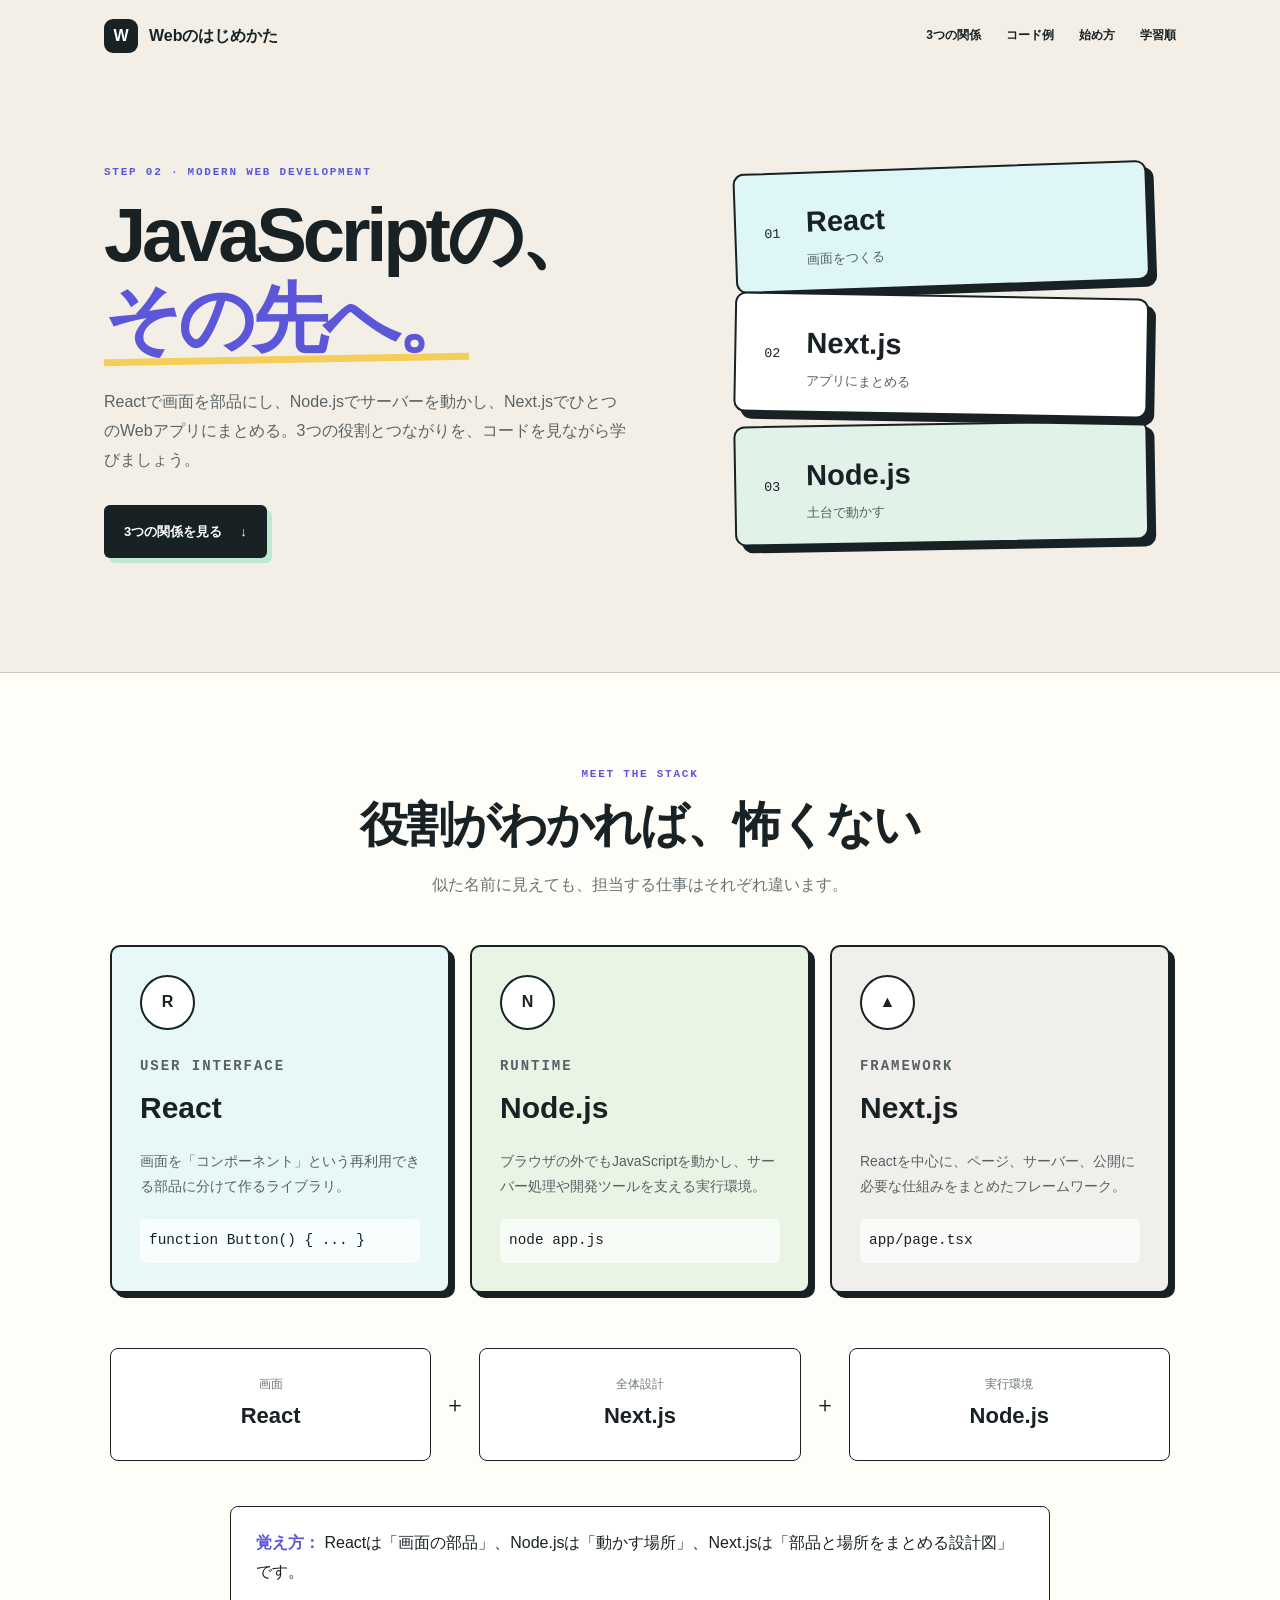
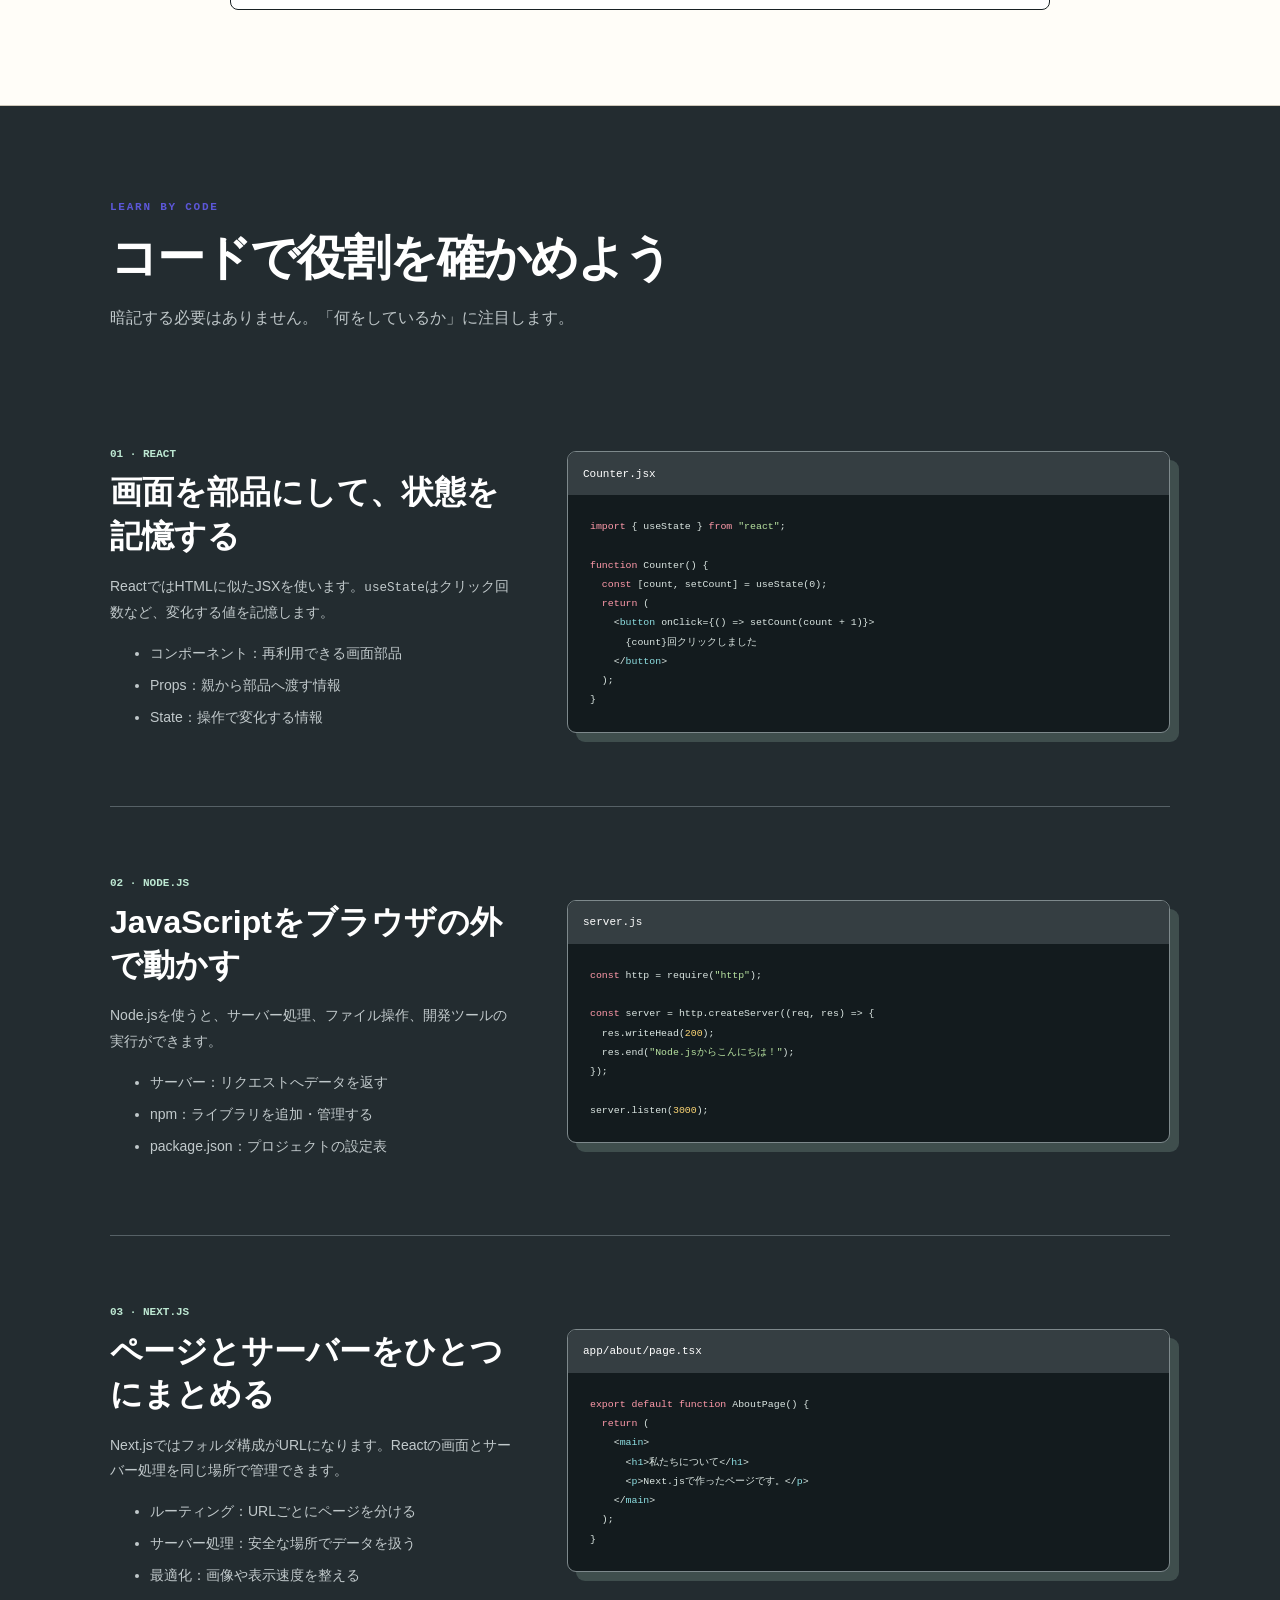
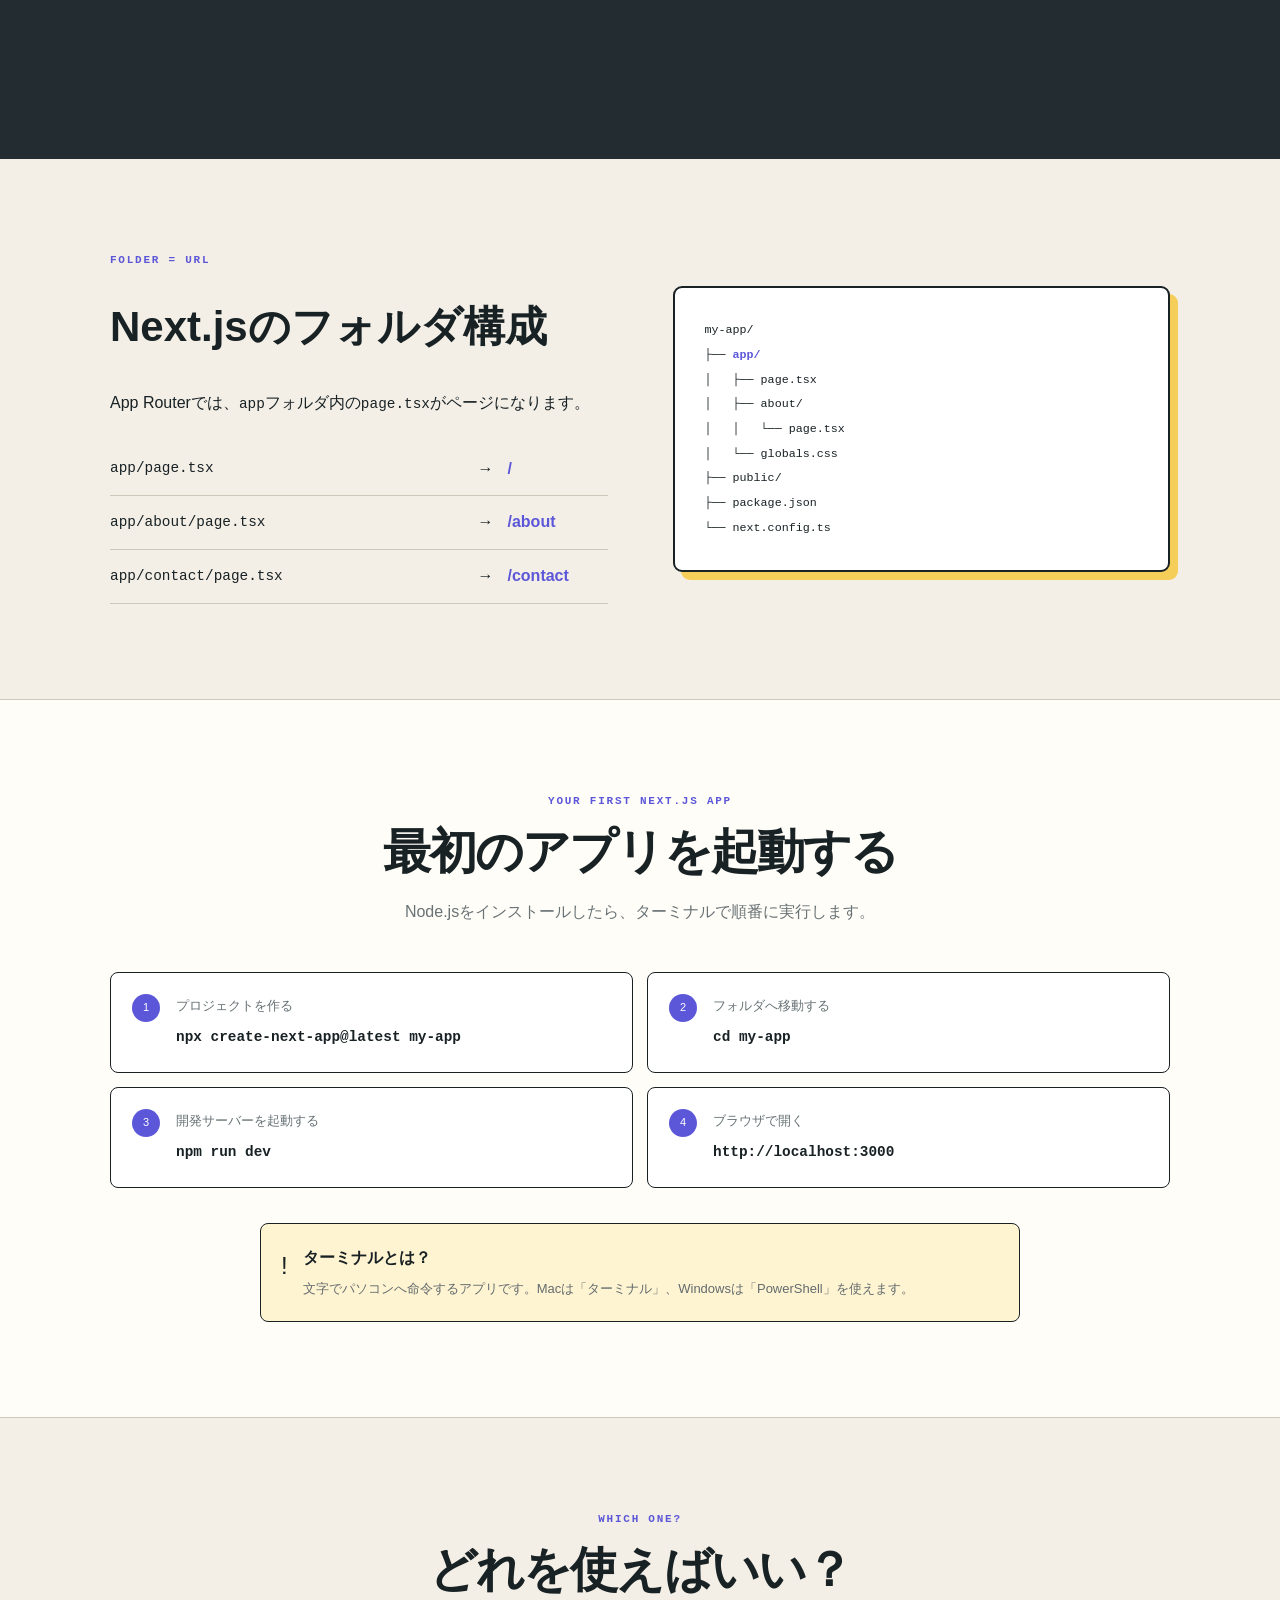
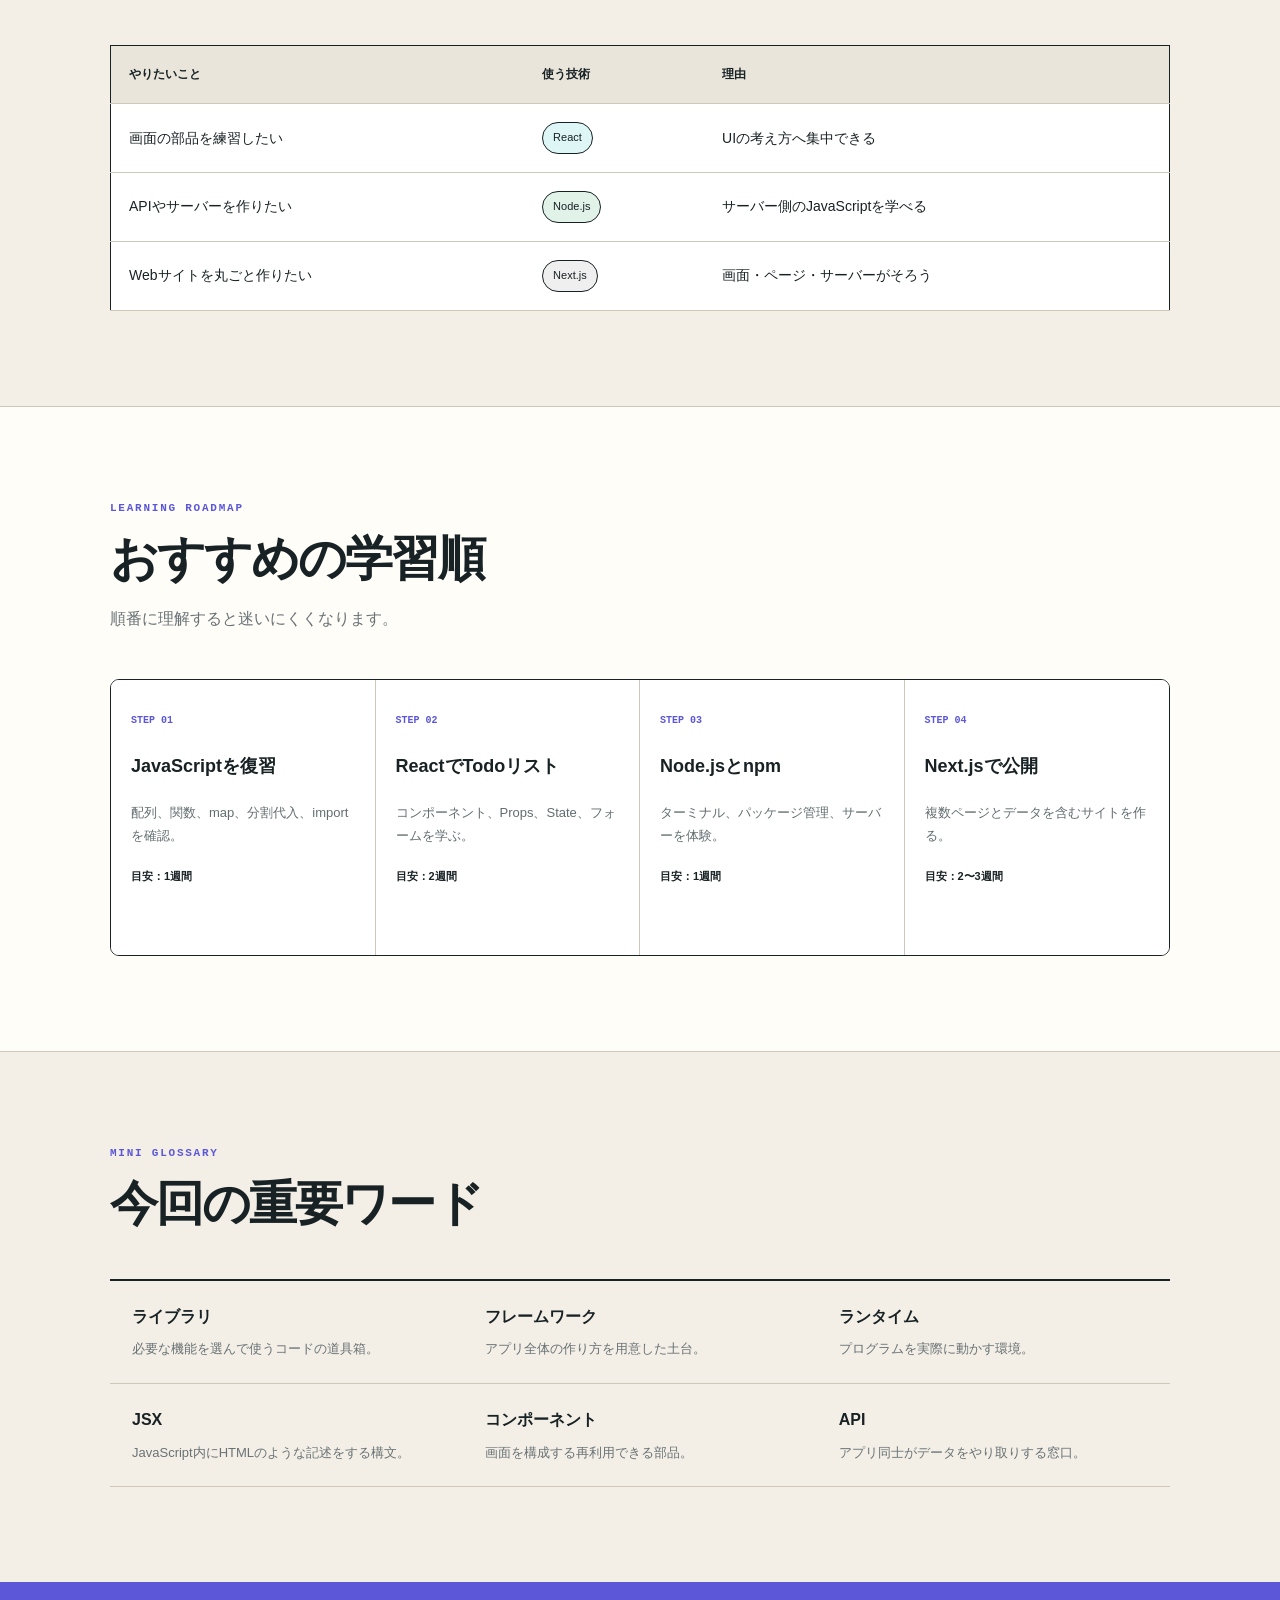
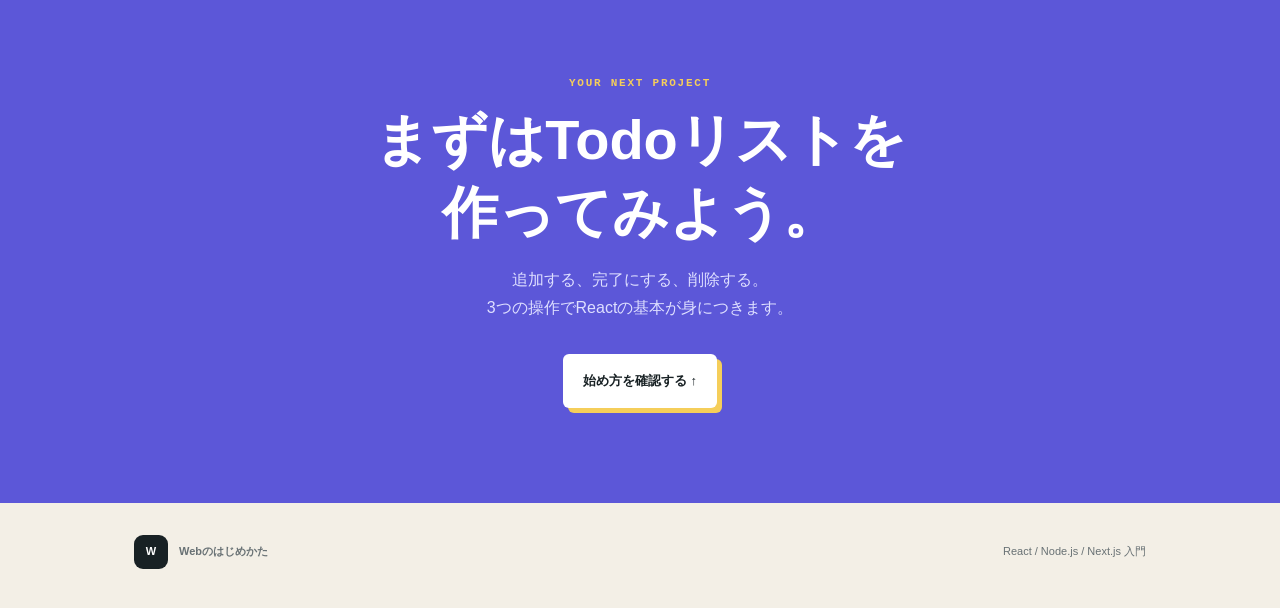
==== index.html @ d7a4b885 "Add standalone HTML learning guide" ====
<!doctype html>
<html lang="ja">
<head>
  <meta charset="utf-8">
  <meta name="viewport" content="width=device-width, initial-scale=1">
  <title>React・Node.js・Next.js入門</title>
  <meta name="description" content="React、Node.js、Next.jsの違いと関係をやさしく学べる初心者向けHTML教材">
  <style>
    :root{--ink:#182124;--paper:#f3efe6;--white:#fffdf8;--purple:#5c57d8;--mint:#bde8d2;--yellow:#f5ce5a;--coral:#ff8164;--line:#cfc8ba}
    *{box-sizing:border-box}html{scroll-behavior:smooth}body{margin:0;background:var(--paper);color:var(--ink);font-family:-apple-system,BlinkMacSystemFont,"Segoe UI","Hiragino Kaku Gothic ProN","Yu Gothic",sans-serif;line-height:1.8}a{color:inherit;text-decoration:none}code,pre{font-family:ui-monospace,SFMono-Regular,Menlo,Consolas,monospace}code{font-size:.9em}header{max-width:1120px;height:72px;margin:auto;padding:0 24px;display:flex;align-items:center;justify-content:space-between}.brand{display:flex;align-items:center;gap:11px;font-weight:800}.mark{width:34px;height:34px;display:grid;place-items:center;border-radius:9px;background:var(--ink);color:#fff}nav{display:flex;gap:25px;font-size:12px;font-weight:700}nav a:hover{color:var(--purple)}
    .hero{max-width:1120px;min-height:600px;margin:auto;padding:80px 24px 100px;display:grid;grid-template-columns:1fr .9fr;gap:80px;align-items:center}.eyebrow{margin:0 0 15px;color:var(--purple);font:800 11px ui-monospace,monospace;letter-spacing:.16em}.hero h1{margin:0;font-size:clamp(46px,6vw,76px);line-height:1.1;letter-spacing:-.055em}.hero h1 span{color:var(--purple);position:relative}.hero h1 span:after{content:"";position:absolute;z-index:-1;left:0;right:0;bottom:-2px;height:7px;background:var(--yellow);transform:rotate(-1deg)}.lead{margin:28px 0 30px;color:#596367}.button{display:inline-flex;align-items:center;gap:18px;padding:15px 20px;border-radius:6px;background:var(--ink);color:#fff;font-size:13px;font-weight:800;box-shadow:5px 5px 0 var(--mint)}.stack{position:relative;height:390px}.layer{position:absolute;left:50%;width:88%;height:120px;padding:22px 28px;border:2px solid var(--ink);border-radius:11px;box-shadow:7px 7px 0 var(--ink);transform:translateX(-50%);display:grid;grid-template-columns:42px 1fr;grid-template-rows:1fr 1fr;align-items:center}.layer small:first-child{grid-row:1/3;font-family:ui-monospace,monospace}.layer strong{font-size:29px}.layer span{font-size:13px;color:#536064}.react-layer{top:0;background:#dff6f6;transform:translateX(-50%) rotate(-2deg)}.next-layer{top:128px;background:#fff;z-index:2;transform:translateX(-50%) rotate(1deg)}.node-layer{top:256px;background:#e1f2e9;transform:translateX(-50%) rotate(-1deg)}
    section.block{padding:95px 24px}.white{background:var(--white);border-block:1px solid var(--line)}.dark{background:#232c30;color:#fff}.shell{max-width:1060px;margin:auto}.heading{max-width:680px;margin:0 auto 45px;text-align:center}.heading.left{margin-left:0;text-align:left}.heading h2{margin:0 0 10px;font-size:clamp(30px,4vw,48px);line-height:1.25;letter-spacing:-.04em}.heading>p:last-child{color:#697275}.dark .heading>p:last-child{color:#bdc5c7}
    .three{display:grid;grid-template-columns:repeat(3,1fr);gap:20px}.card{min-height:340px;padding:28px;border:2px solid var(--ink);border-radius:10px;box-shadow:5px 5px 0 var(--ink)}.card.react{background:#e8f8f8}.card.node{background:#e9f5e4}.card.next{background:#f1efeb}.round{width:55px;height:55px;display:grid;place-items:center;border:2px solid var(--ink);border-radius:50%;background:#fff;font-weight:900}.tag{margin:28px 0 7px;color:var(--purple);font:800 10px ui-monospace,monospace;letter-spacing:.14em}.card h3{margin:0 0 12px;font-size:30px}.card p{color:#566164;font-size:14px}.card code{display:block;margin-top:20px;padding:9px;background:rgba(255,255,255,.7);border-radius:5px;white-space:nowrap}.memory{max-width:820px;margin:45px auto 0;padding:22px 25px;border:1.5px solid var(--ink);border-radius:8px;background:#fff}.memory strong{color:var(--purple)}
    .formula{margin:55px auto 0;display:grid;grid-template-columns:1fr auto 1fr auto 1fr;gap:13px;align-items:center}.formula div{padding:25px 15px;border:1.5px solid var(--ink);border-radius:8px;background:#fff;text-align:center}.formula strong,.formula span{display:block}.formula strong{font-size:22px}.formula span{color:#6b7477;font-size:12px}.formula>i{font-style:normal;font-size:22px}
    .lesson{display:grid;grid-template-columns:.8fr 1.2fr;gap:55px;align-items:center;padding:60px 0;border-bottom:1px solid #566166}.lesson:last-child{border:0}.lesson h3{margin:5px 0 16px;font-size:32px;line-height:1.35}.lesson p,.lesson li{color:#c1c9cb;font-size:14px}.lesson li{margin:7px 0}.number{font:700 11px ui-monospace,monospace;color:var(--mint)}.codebox{overflow:hidden;border:1.5px solid #7e898c;border-radius:9px;background:#131b1e;box-shadow:9px 9px 0 rgba(189,232,210,.18)}.codehead{height:43px;padding:0 15px;display:flex;align-items:center;background:#353e42;color:#fff;font:11px ui-monospace,monospace}.codebox pre{margin:0;padding:22px;overflow:auto;color:#dce7e3;font-size:11px;line-height:1.75;tab-size:2}.pink{color:#ff9aaa}.blue{color:#8edfe2}.green{color:#b9e4a1}.gold{color:#ffd875}
    .folder-grid{display:grid;grid-template-columns:1fr 1fr;gap:65px;align-items:center}.folder-grid h2{font-size:42px;line-height:1.25}.tree{margin:0;padding:30px;border:2px solid var(--ink);border-radius:9px;background:#fff;box-shadow:8px 8px 0 var(--yellow);font-size:13px;line-height:1.9}.tree b{color:var(--purple)}.map{margin-top:25px}.map div{display:grid;grid-template-columns:1fr auto 100px;gap:14px;padding:12px 0;border-bottom:1px solid var(--line);align-items:center}.map em{font-style:normal;font-weight:800;color:var(--purple)}
    .steps{list-style:none;margin:0;padding:0;display:grid;grid-template-columns:1fr 1fr;gap:14px}.steps li{display:flex;gap:16px;padding:21px;border:1.5px solid var(--ink);border-radius:8px;background:#fff}.steps>li>span{width:28px;height:28px;flex:0 0 auto;display:grid;place-items:center;border-radius:50%;background:var(--purple);color:#fff;font-size:11px}.steps small,.steps code{display:block}.steps small{margin-bottom:7px;color:#667174}.steps code{font-weight:700}.note{display:flex;gap:15px;max-width:760px;margin:35px auto 0;padding:20px;border:1.5px solid var(--ink);border-radius:8px;background:#fff4d1}.note>span{font-size:24px}.note p{margin:5px 0 0;color:#626b6e;font-size:13px}
    table{width:100%;border-collapse:collapse;background:#fff;border:1.5px solid var(--ink)}th,td{padding:18px;border-bottom:1px solid var(--line);text-align:left}th{background:#e9e5db;font-size:12px}td{font-size:14px}.pill{display:inline-block;padding:5px 10px;border:1px solid var(--ink);border-radius:99px;font-size:11px}.pill.r{background:#dff6f6}.pill.n{background:#e1f2e9}.pill.x{background:#efefef}
    .road{display:grid;grid-template-columns:repeat(4,1fr);border:1.5px solid var(--ink);border-radius:9px;overflow:hidden}.road article{min-height:275px;padding:24px 20px;background:#fff;border-right:1px solid var(--line)}.road article:last-child{border:0}.road span{color:var(--purple);font:800 10px ui-monospace,monospace}.road h3{font-size:18px}.road p{color:#626d70;font-size:13px}.road em{font-style:normal;font-size:11px;font-weight:700}.glossary{display:grid;grid-template-columns:repeat(3,1fr);margin:0;border-top:2px solid var(--ink)}.glossary div{padding:22px;border-bottom:1px solid var(--line)}.glossary dt{font-weight:800}.glossary dd{margin:6px 0 0;color:#697275;font-size:13px}.final{padding:95px 24px;text-align:center;background:var(--purple);color:#fff}.final .eyebrow{color:var(--yellow)}.final h2{margin:0;font-size:clamp(34px,5vw,56px);line-height:1.3}.final p{color:#dedfff}.final .button{margin-top:15px;background:#fff;color:var(--ink);box-shadow:5px 5px 0 var(--yellow)}footer{max-width:1060px;margin:auto;padding:32px 24px;display:flex;justify-content:space-between;align-items:center;font-size:11px;color:#687174}
    @media(max-width:820px){nav{display:none}.hero{grid-template-columns:1fr;text-align:center}.stack{max-width:560px;width:100%;margin:auto}.three,.folder-grid{grid-template-columns:1fr}.three{max-width:560px;margin:auto}.lesson{grid-template-columns:1fr}.formula{grid-template-columns:1fr}.formula>i{transform:rotate(90deg)}.road{grid-template-columns:1fr 1fr}.road article:nth-child(2){border-right:0}.glossary{grid-template-columns:1fr 1fr}}
    @media(max-width:520px){header{height:62px}.hero{padding:55px 18px 80px}.hero h1{font-size:43px}section.block{padding:75px 18px}.steps,.road,.glossary{grid-template-columns:1fr}.road article{border-right:0;border-bottom:1px solid var(--line)}.map div{grid-template-columns:1fr auto 80px}.lesson h3{font-size:28px}footer{flex-direction:column;gap:12px;text-align:center}}
  </style>
</head>
<body>
  <header><a class="brand" href="#top"><span class="mark">W</span><span>Webのはじめかた</span></a><nav><a href="#relation">3つの関係</a><a href="#code">コード例</a><a href="#start">始め方</a><a href="#roadmap">学習順</a></nav></header>
  <main>
    <section class="hero" id="top"><div><p class="eyebrow">STEP 02 · MODERN WEB DEVELOPMENT</p><h1>JavaScriptの、<br><span>その先へ。</span></h1><p class="lead">Reactで画面を部品にし、Node.jsでサーバーを動かし、Next.jsでひとつのWebアプリにまとめる。3つの役割とつながりを、コードを見ながら学びましょう。</p><a class="button" href="#relation">3つの関係を見る <span>↓</span></a></div><div class="stack" aria-label="3つの技術の関係"><div class="layer react-layer"><small>01</small><strong>React</strong><span>画面をつくる</span></div><div class="layer next-layer"><small>02</small><strong>Next.js</strong><span>アプリにまとめる</span></div><div class="layer node-layer"><small>03</small><strong>Node.js</strong><span>土台で動かす</span></div></div></section>
    <section class="block white" id="relation"><div class="shell"><div class="heading"><p class="eyebrow">MEET THE STACK</p><h2>役割がわかれば、怖くない</h2><p>似た名前に見えても、担当する仕事はそれぞれ違います。</p></div><div class="three"><article class="card react"><span class="round">R</span><p class="tag">USER INTERFACE</p><h3>React</h3><p>画面を「コンポーネント」という再利用できる部品に分けて作るライブラリ。</p><code>function Button() { ... }</code></article><article class="card node"><span class="round">N</span><p class="tag">RUNTIME</p><h3>Node.js</h3><p>ブラウザの外でもJavaScriptを動かし、サーバー処理や開発ツールを支える実行環境。</p><code>node app.js</code></article><article class="card next"><span class="round">▲</span><p class="tag">FRAMEWORK</p><h3>Next.js</h3><p>Reactを中心に、ページ、サーバー、公開に必要な仕組みをまとめたフレームワーク。</p><code>app/page.tsx</code></article></div><div class="formula"><div><span>画面</span><strong>React</strong></div><i>＋</i><div><span>全体設計</span><strong>Next.js</strong></div><i>＋</i><div><span>実行環境</span><strong>Node.js</strong></div></div><p class="memory"><strong>覚え方：</strong> Reactは「画面の部品」、Node.jsは「動かす場所」、Next.jsは「部品と場所をまとめる設計図」です。</p></div></section>
    <section class="block dark" id="code"><div class="shell"><div class="heading left"><p class="eyebrow">LEARN BY CODE</p><h2>コードで役割を確かめよう</h2><p>暗記する必要はありません。「何をしているか」に注目します。</p></div><article class="lesson"><div><span class="number">01 · REACT</span><h3>画面を部品にして、状態を記憶する</h3><p>ReactではHTMLに似たJSXを使います。<code>useState</code>はクリック回数など、変化する値を記憶します。</p><ul><li>コンポーネント：再利用できる画面部品</li><li>Props：親から部品へ渡す情報</li><li>State：操作で変化する情報</li></ul></div><div class="codebox"><div class="codehead">Counter.jsx</div><pre><code><span class="pink">import</span> { useState } <span class="pink">from</span> <span class="green">"react"</span>;

<span class="pink">function</span> Counter() {
  <span class="pink">const</span> [count, setCount] = useState(0);
  <span class="pink">return</span> (
    &lt;<span class="blue">button</span> onClick={() =&gt; setCount(count + 1)}&gt;
      {count}回クリックしました
    &lt;/<span class="blue">button</span>&gt;
  );
}</code></pre></div></article><article class="lesson"><div><span class="number">02 · NODE.JS</span><h3>JavaScriptをブラウザの外で動かす</h3><p>Node.jsを使うと、サーバー処理、ファイル操作、開発ツールの実行ができます。</p><ul><li>サーバー：リクエストへデータを返す</li><li>npm：ライブラリを追加・管理する</li><li>package.json：プロジェクトの設定表</li></ul></div><div class="codebox"><div class="codehead">server.js</div><pre><code><span class="pink">const</span> http = require(<span class="green">"http"</span>);

<span class="pink">const</span> server = http.createServer((req, res) =&gt; {
  res.writeHead(<span class="gold">200</span>);
  res.end(<span class="green">"Node.jsからこんにちは！"</span>);
});

server.listen(<span class="gold">3000</span>);</code></pre></div></article><article class="lesson"><div><span class="number">03 · NEXT.JS</span><h3>ページとサーバーをひとつにまとめる</h3><p>Next.jsではフォルダ構成がURLになります。Reactの画面とサーバー処理を同じ場所で管理できます。</p><ul><li>ルーティング：URLごとにページを分ける</li><li>サーバー処理：安全な場所でデータを扱う</li><li>最適化：画像や表示速度を整える</li></ul></div><div class="codebox"><div class="codehead">app/about/page.tsx</div><pre><code><span class="pink">export default function</span> AboutPage() {
  <span class="pink">return</span> (
    &lt;<span class="blue">main</span>&gt;
      &lt;<span class="blue">h1</span>&gt;私たちについて&lt;/<span class="blue">h1</span>&gt;
      &lt;<span class="blue">p</span>&gt;Next.jsで作ったページです。&lt;/<span class="blue">p</span>&gt;
    &lt;/<span class="blue">main</span>&gt;
  );
}</code></pre></div></article></div></section>
    <section class="block"><div class="shell folder-grid"><div><p class="eyebrow">FOLDER = URL</p><h2>Next.jsのフォルダ構成</h2><p>App Routerでは、<code>app</code>フォルダ内の<code>page.tsx</code>がページになります。</p><div class="map"><div><code>app/page.tsx</code><b>→</b><em>/</em></div><div><code>app/about/page.tsx</code><b>→</b><em>/about</em></div><div><code>app/contact/page.tsx</code><b>→</b><em>/contact</em></div></div></div><pre class="tree"><code>my-app/
├── <b>app/</b>
│   ├── page.tsx
│   ├── about/
│   │   └── page.tsx
│   └── globals.css
├── public/
├── package.json
└── next.config.ts</code></pre></div></section>
    <section class="block white" id="start"><div class="shell"><div class="heading"><p class="eyebrow">YOUR FIRST NEXT.JS APP</p><h2>最初のアプリを起動する</h2><p>Node.jsをインストールしたら、ターミナルで順番に実行します。</p></div><ol class="steps"><li><span>1</span><div><small>プロジェクトを作る</small><code>npx create-next-app@latest my-app</code></div></li><li><span>2</span><div><small>フォルダへ移動する</small><code>cd my-app</code></div></li><li><span>3</span><div><small>開発サーバーを起動する</small><code>npm run dev</code></div></li><li><span>4</span><div><small>ブラウザで開く</small><code>http://localhost:3000</code></div></li></ol><div class="note"><span>!</span><div><strong>ターミナルとは？</strong><p>文字でパソコンへ命令するアプリです。Macは「ターミナル」、Windowsは「PowerShell」を使えます。</p></div></div></div></section>
    <section class="block"><div class="shell"><div class="heading"><p class="eyebrow">WHICH ONE?</p><h2>どれを使えばいい？</h2></div><table><thead><tr><th>やりたいこと</th><th>使う技術</th><th>理由</th></tr></thead><tbody><tr><td>画面の部品を練習したい</td><td><span class="pill r">React</span></td><td>UIの考え方へ集中できる</td></tr><tr><td>APIやサーバーを作りたい</td><td><span class="pill n">Node.js</span></td><td>サーバー側のJavaScriptを学べる</td></tr><tr><td>Webサイトを丸ごと作りたい</td><td><span class="pill x">Next.js</span></td><td>画面・ページ・サーバーがそろう</td></tr></tbody></table></div></section>
    <section class="block white" id="roadmap"><div class="shell"><div class="heading left"><p class="eyebrow">LEARNING ROADMAP</p><h2>おすすめの学習順</h2><p>順番に理解すると迷いにくくなります。</p></div><div class="road"><article><span>STEP 01</span><h3>JavaScriptを復習</h3><p>配列、関数、map、分割代入、importを確認。</p><em>目安：1週間</em></article><article><span>STEP 02</span><h3>ReactでTodoリスト</h3><p>コンポーネント、Props、State、フォームを学ぶ。</p><em>目安：2週間</em></article><article><span>STEP 03</span><h3>Node.jsとnpm</h3><p>ターミナル、パッケージ管理、サーバーを体験。</p><em>目安：1週間</em></article><article><span>STEP 04</span><h3>Next.jsで公開</h3><p>複数ページとデータを含むサイトを作る。</p><em>目安：2〜3週間</em></article></div></div></section>
    <section class="block"><div class="shell"><div class="heading left"><p class="eyebrow">MINI GLOSSARY</p><h2>今回の重要ワード</h2></div><dl class="glossary"><div><dt>ライブラリ</dt><dd>必要な機能を選んで使うコードの道具箱。</dd></div><div><dt>フレームワーク</dt><dd>アプリ全体の作り方を用意した土台。</dd></div><div><dt>ランタイム</dt><dd>プログラムを実際に動かす環境。</dd></div><div><dt>JSX</dt><dd>JavaScript内にHTMLのような記述をする構文。</dd></div><div><dt>コンポーネント</dt><dd>画面を構成する再利用できる部品。</dd></div><div><dt>API</dt><dd>アプリ同士がデータをやり取りする窓口。</dd></div></dl></div></section>
    <section class="final"><p class="eyebrow">YOUR NEXT PROJECT</p><h2>まずはTodoリストを<br>作ってみよう。</h2><p>追加する、完了にする、削除する。<br>3つの操作でReactの基本が身につきます。</p><a class="button" href="#start">始め方を確認する ↑</a></section>
  </main>
  <footer><a class="brand" href="#top"><span class="mark">W</span><span>Webのはじめかた</span></a><span>React / Node.js / Next.js 入門</span></footer>
</body>
</html>
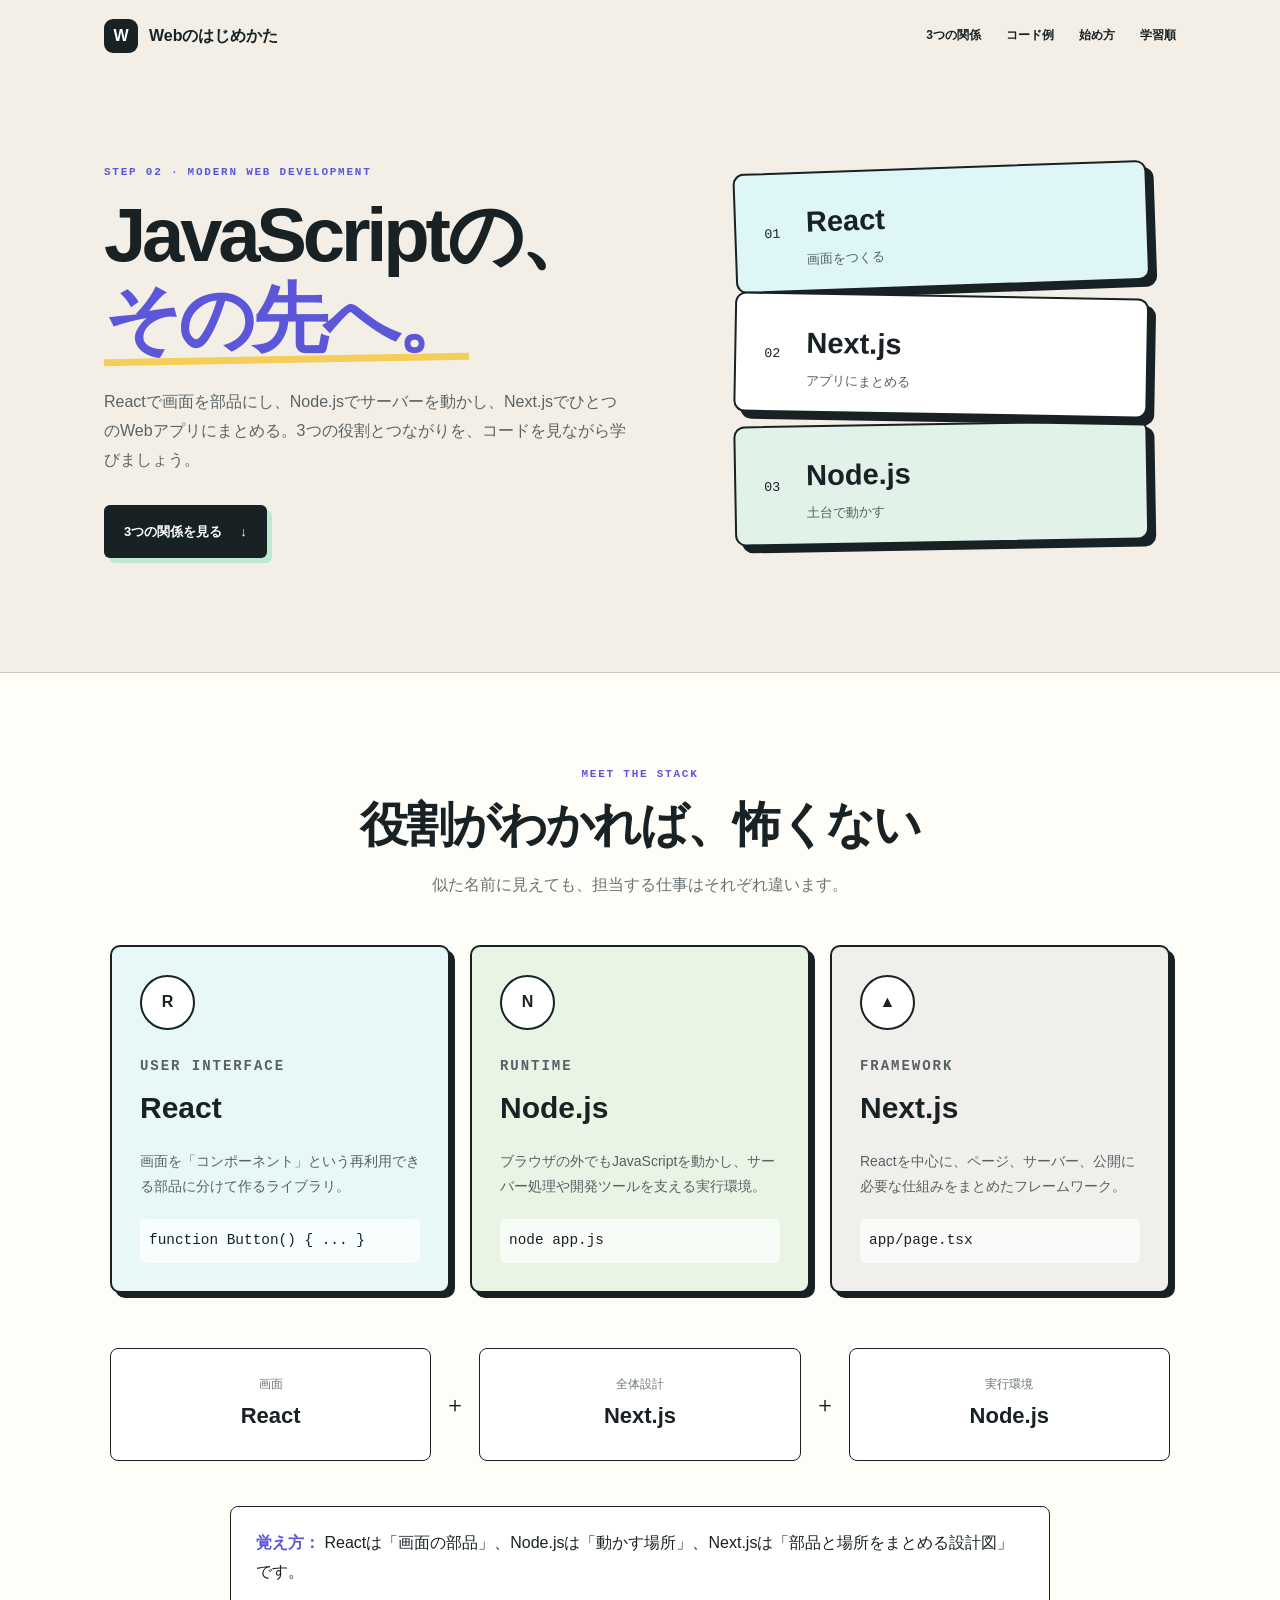
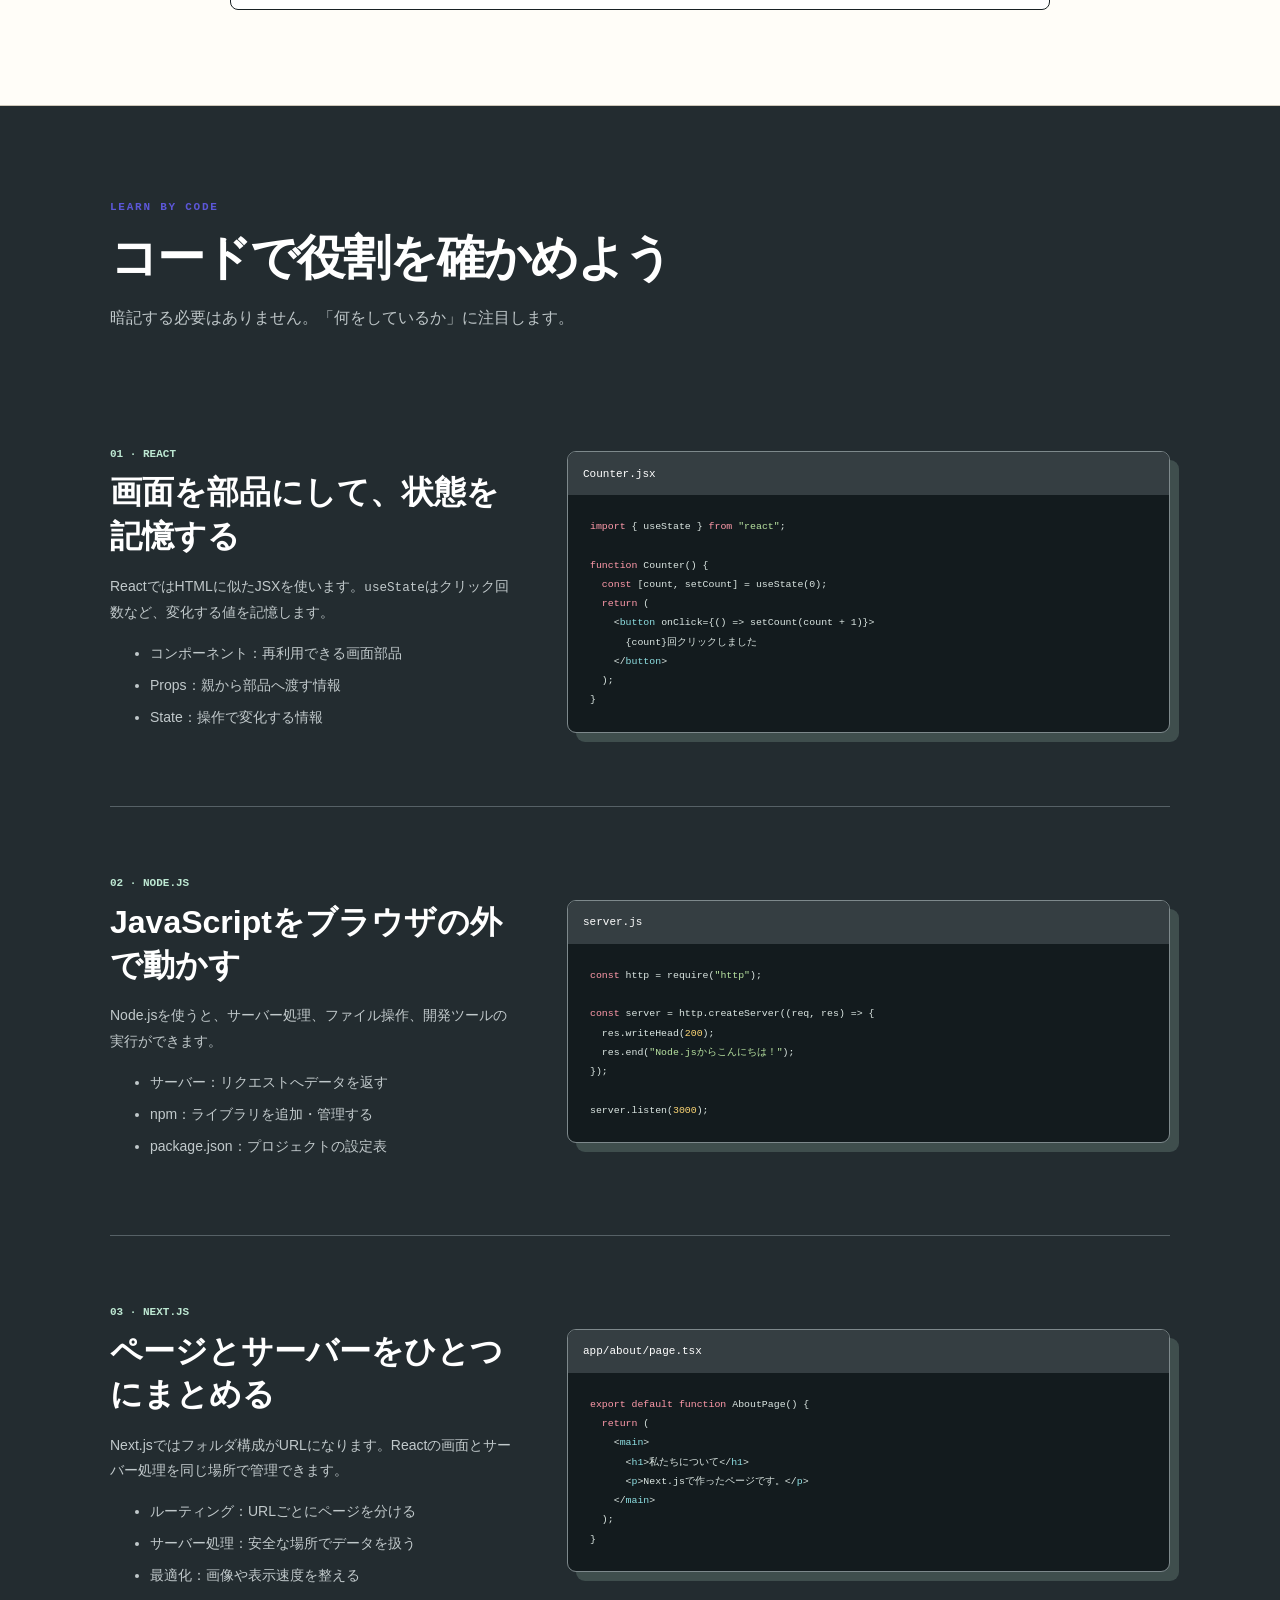
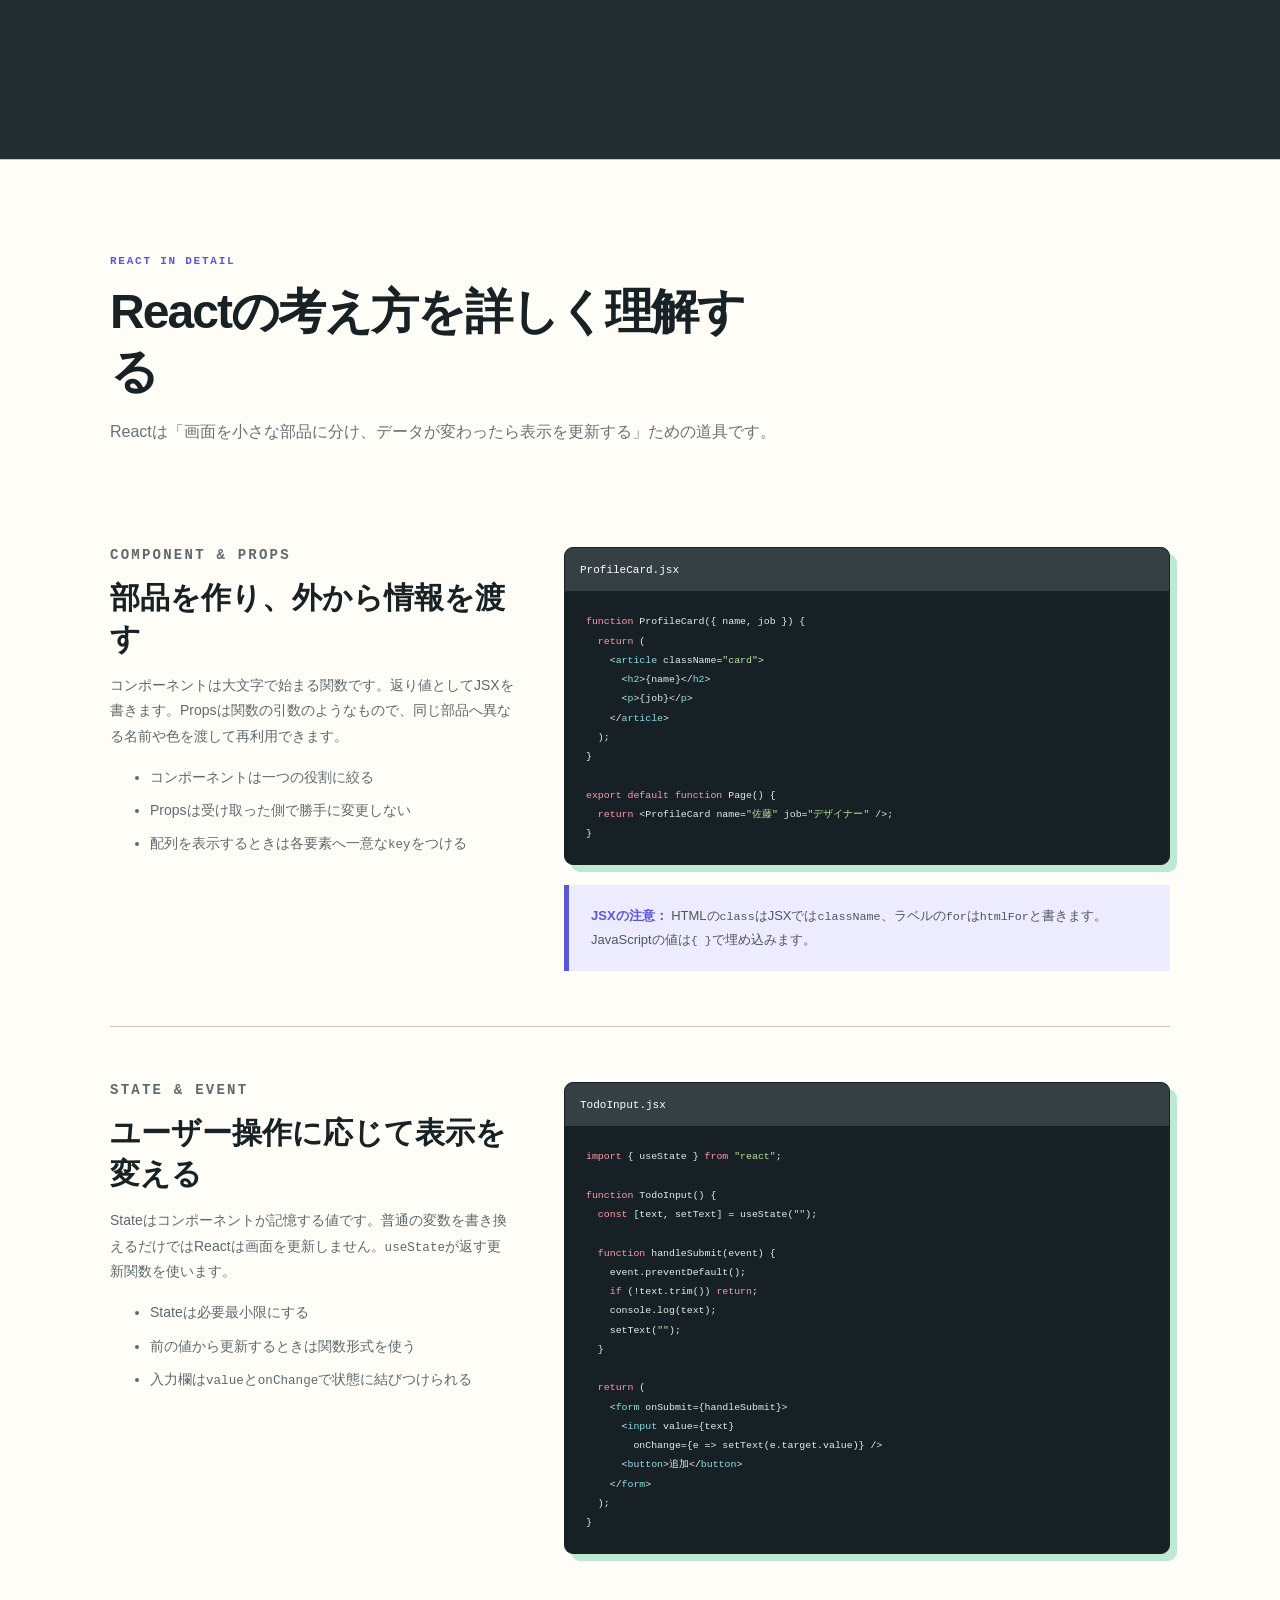
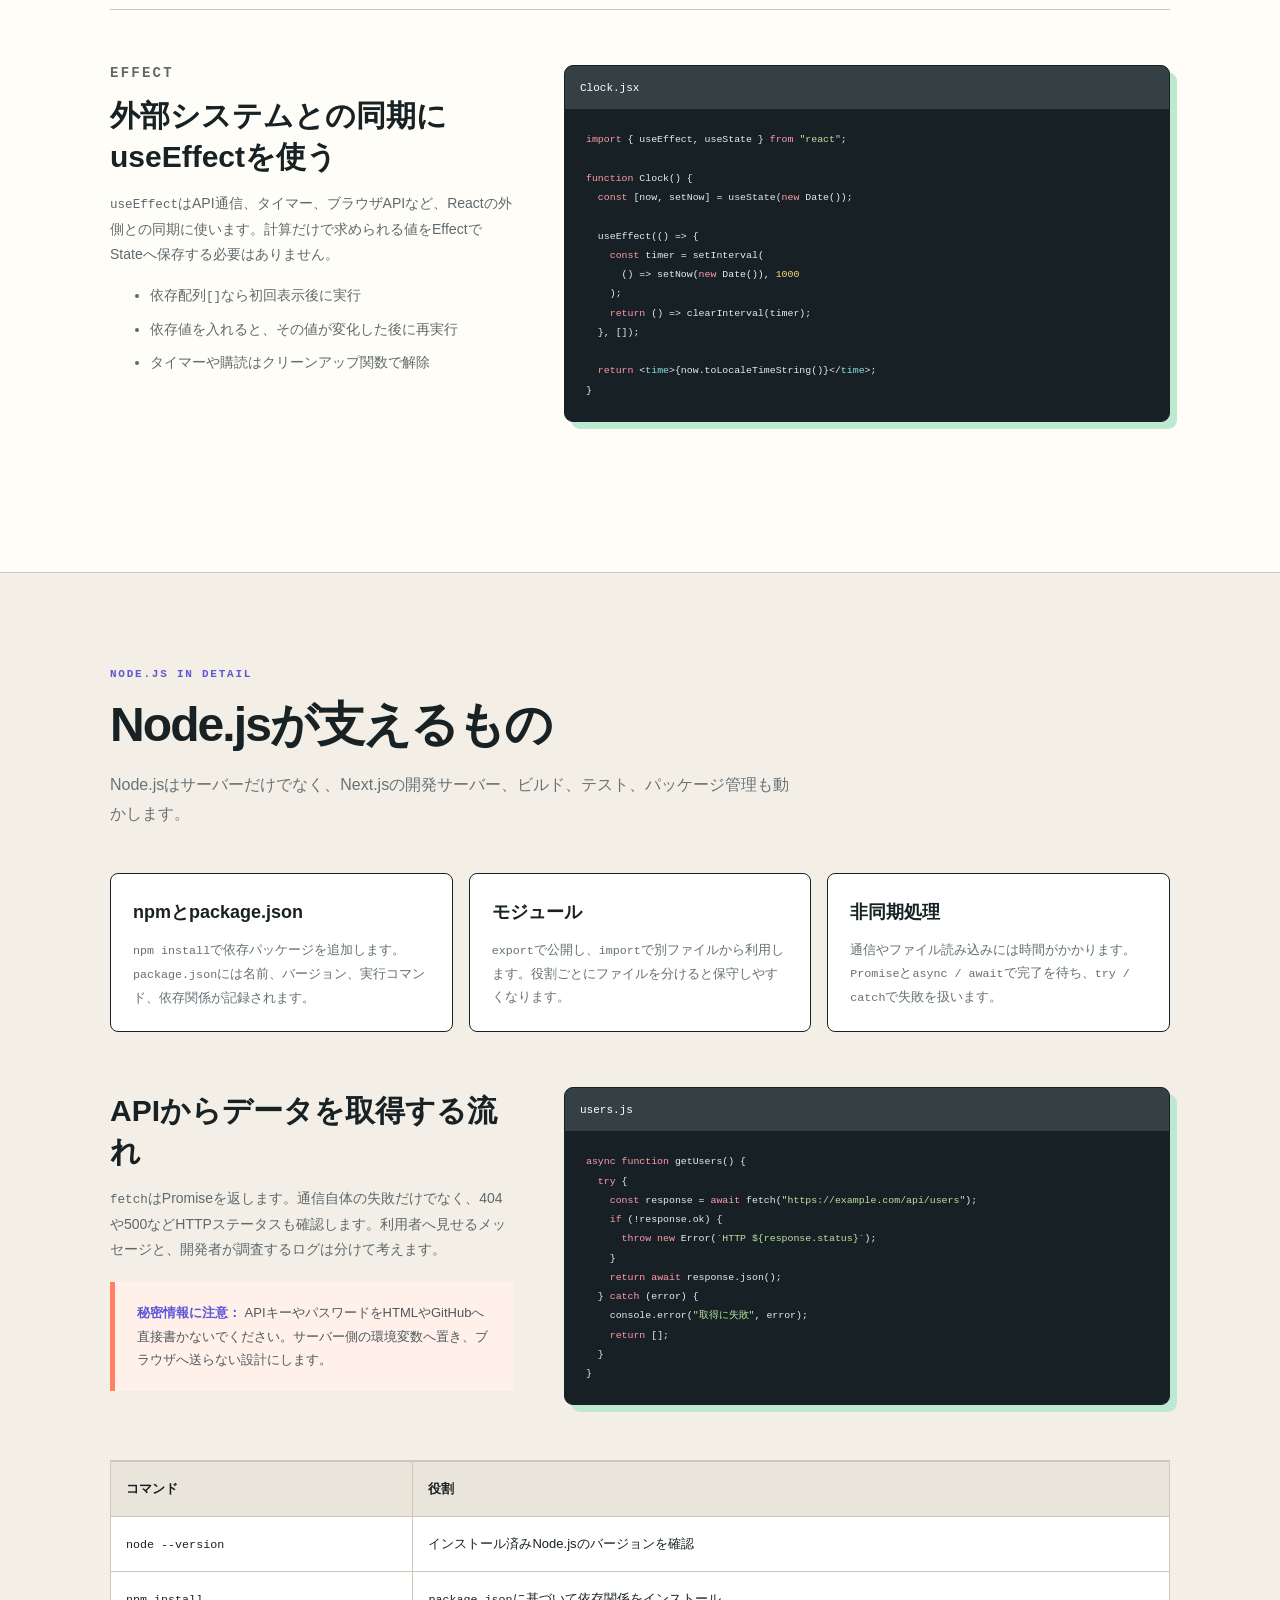
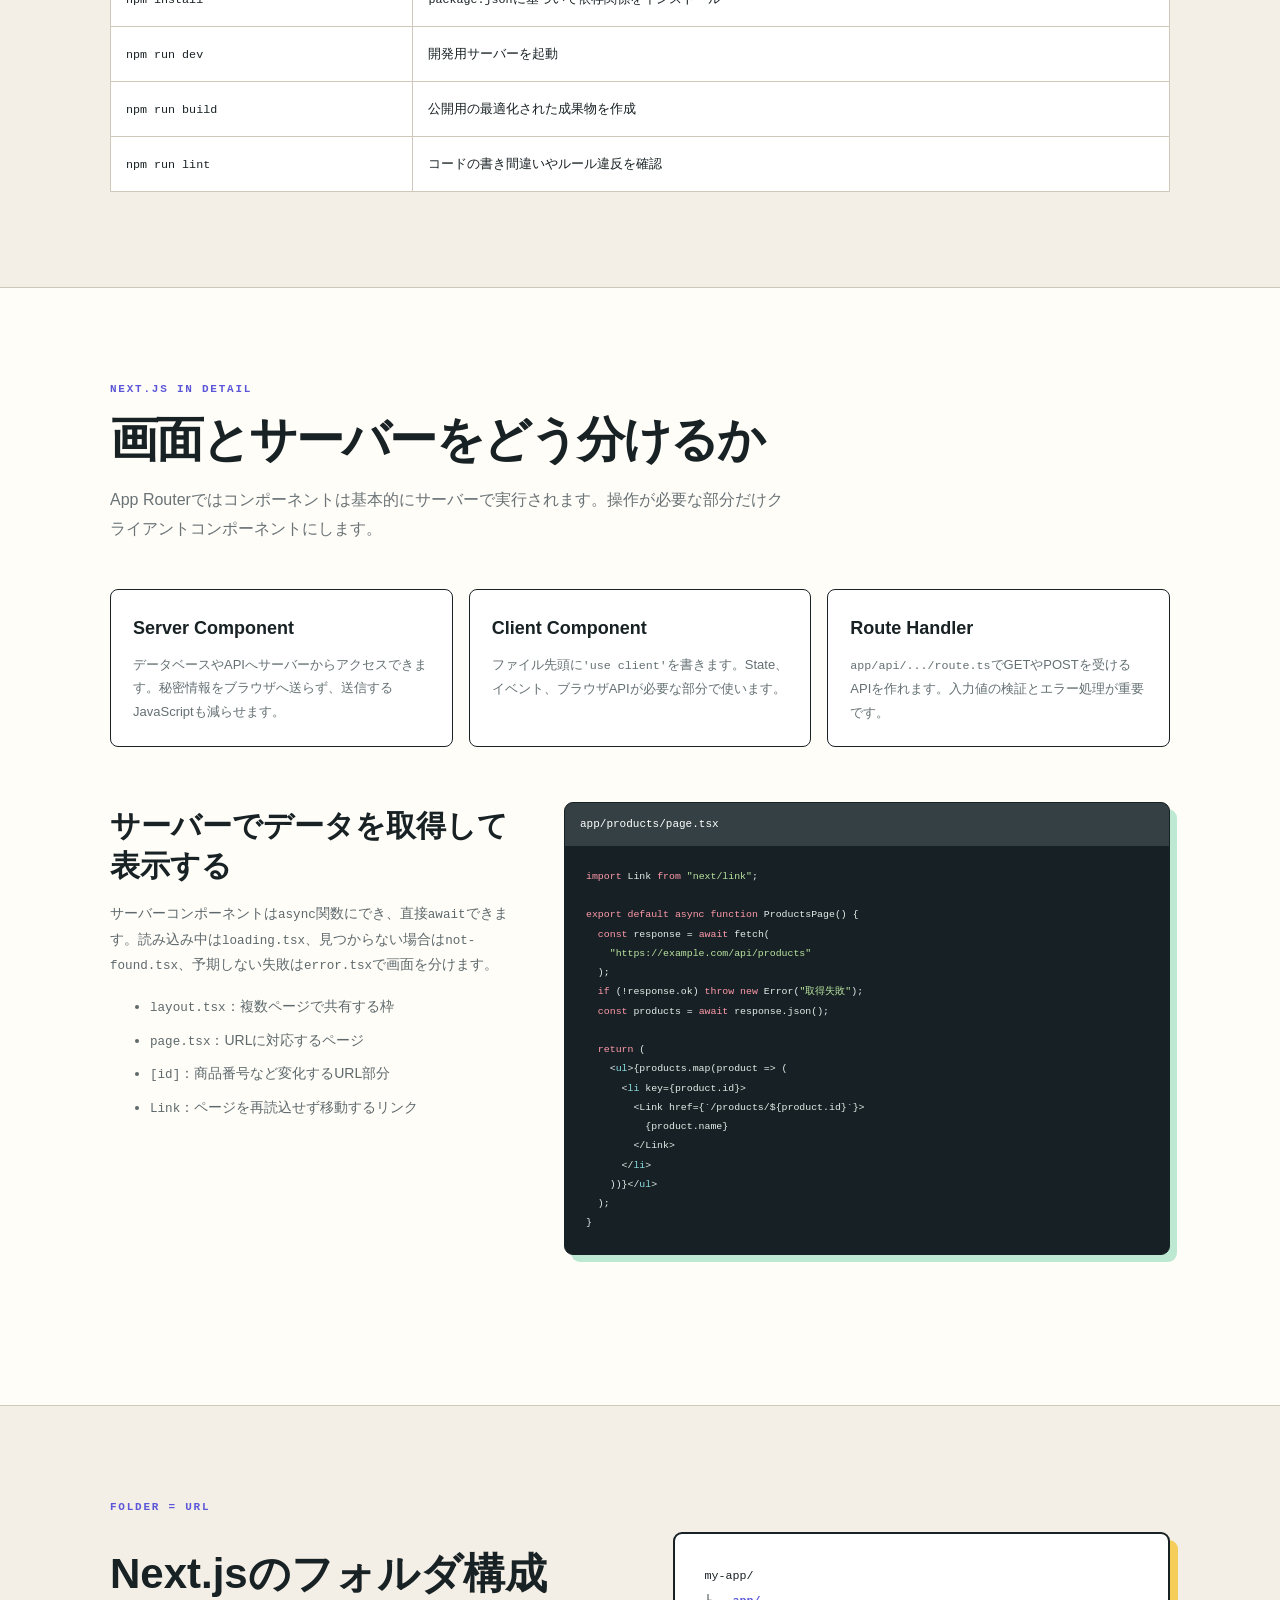
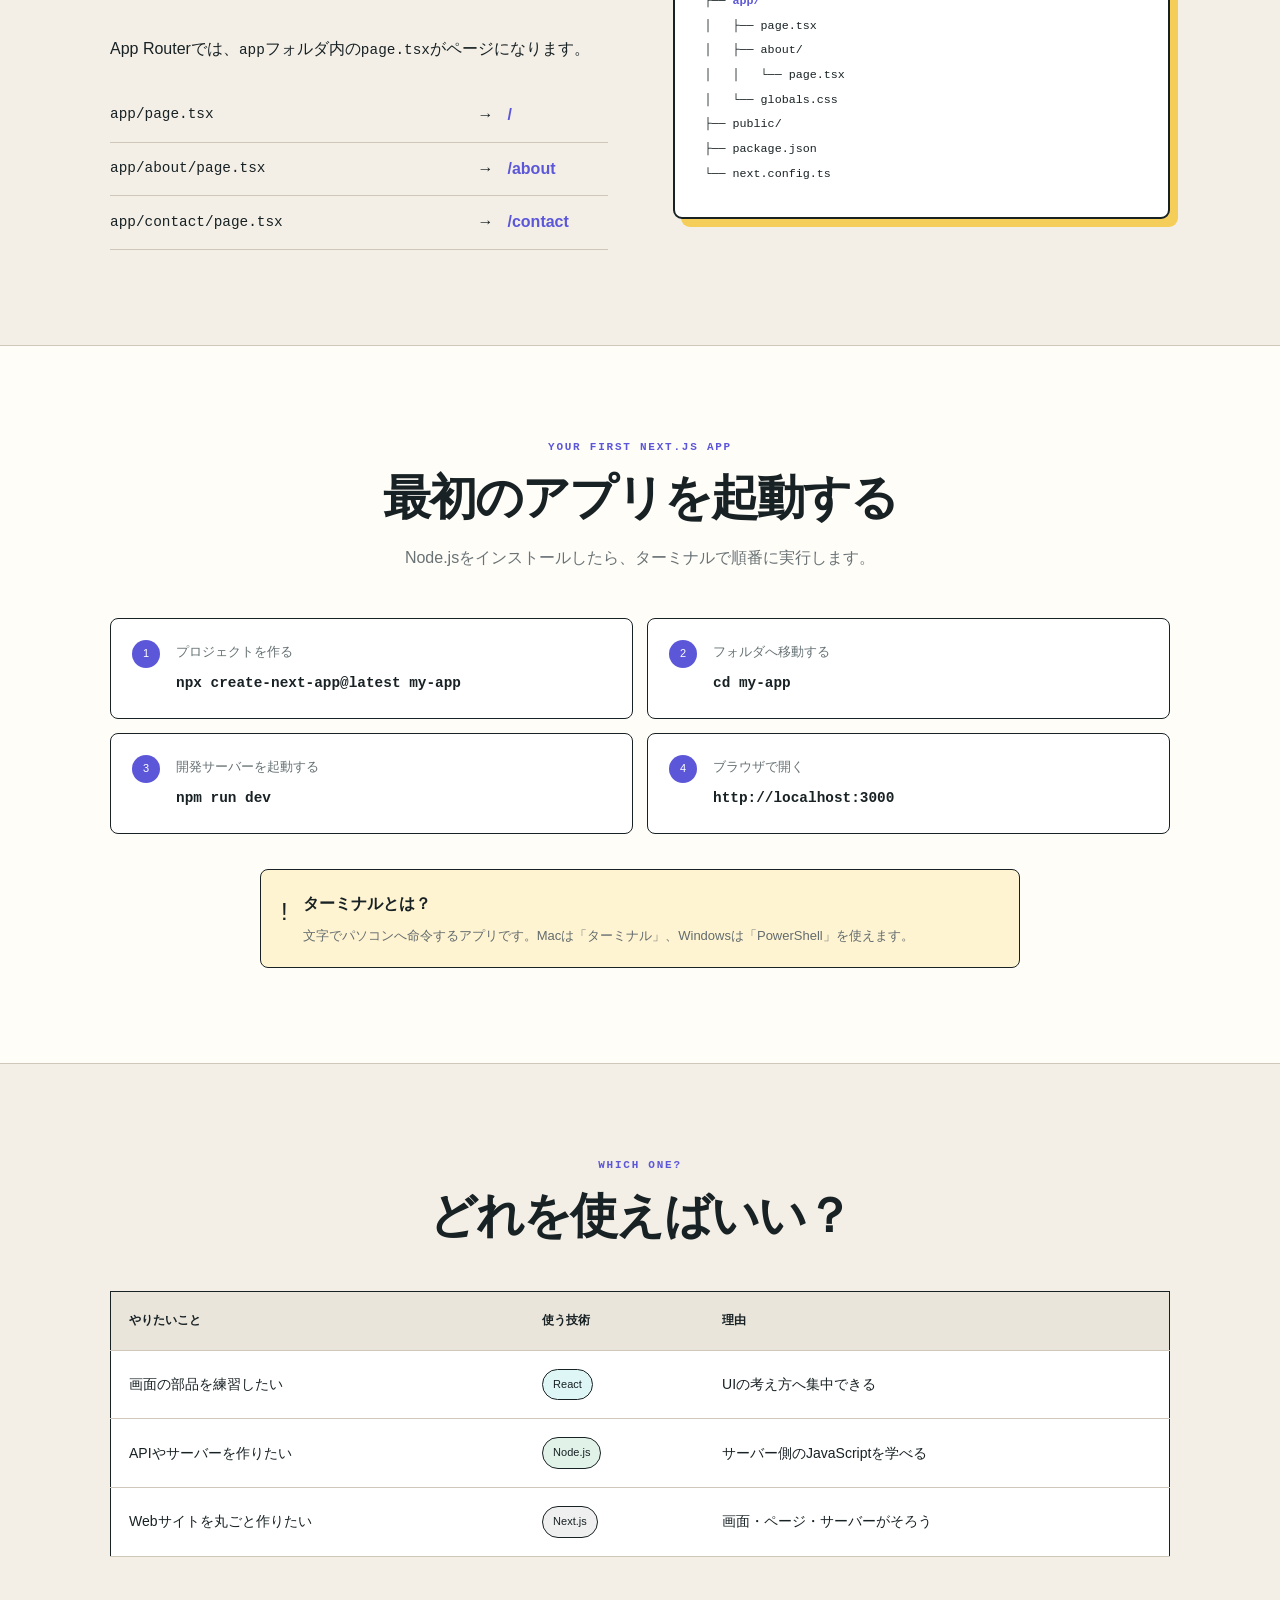
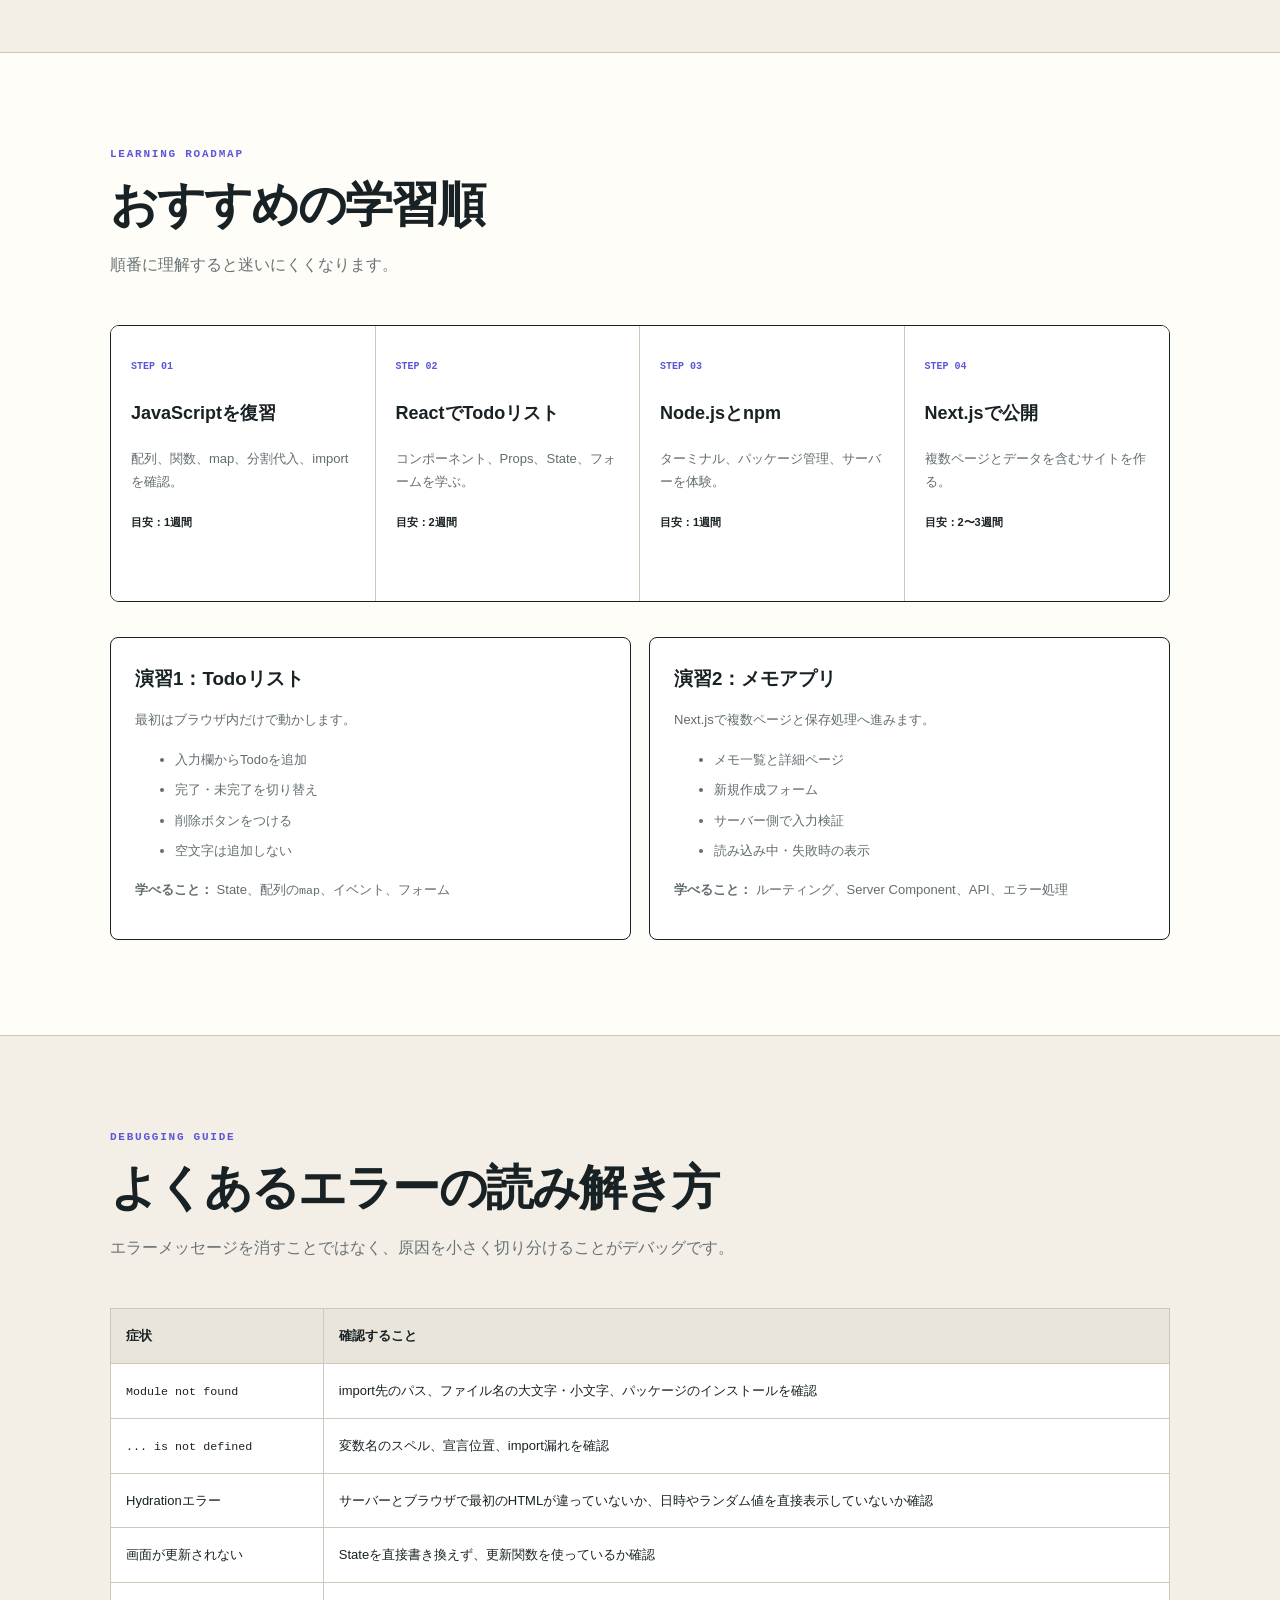
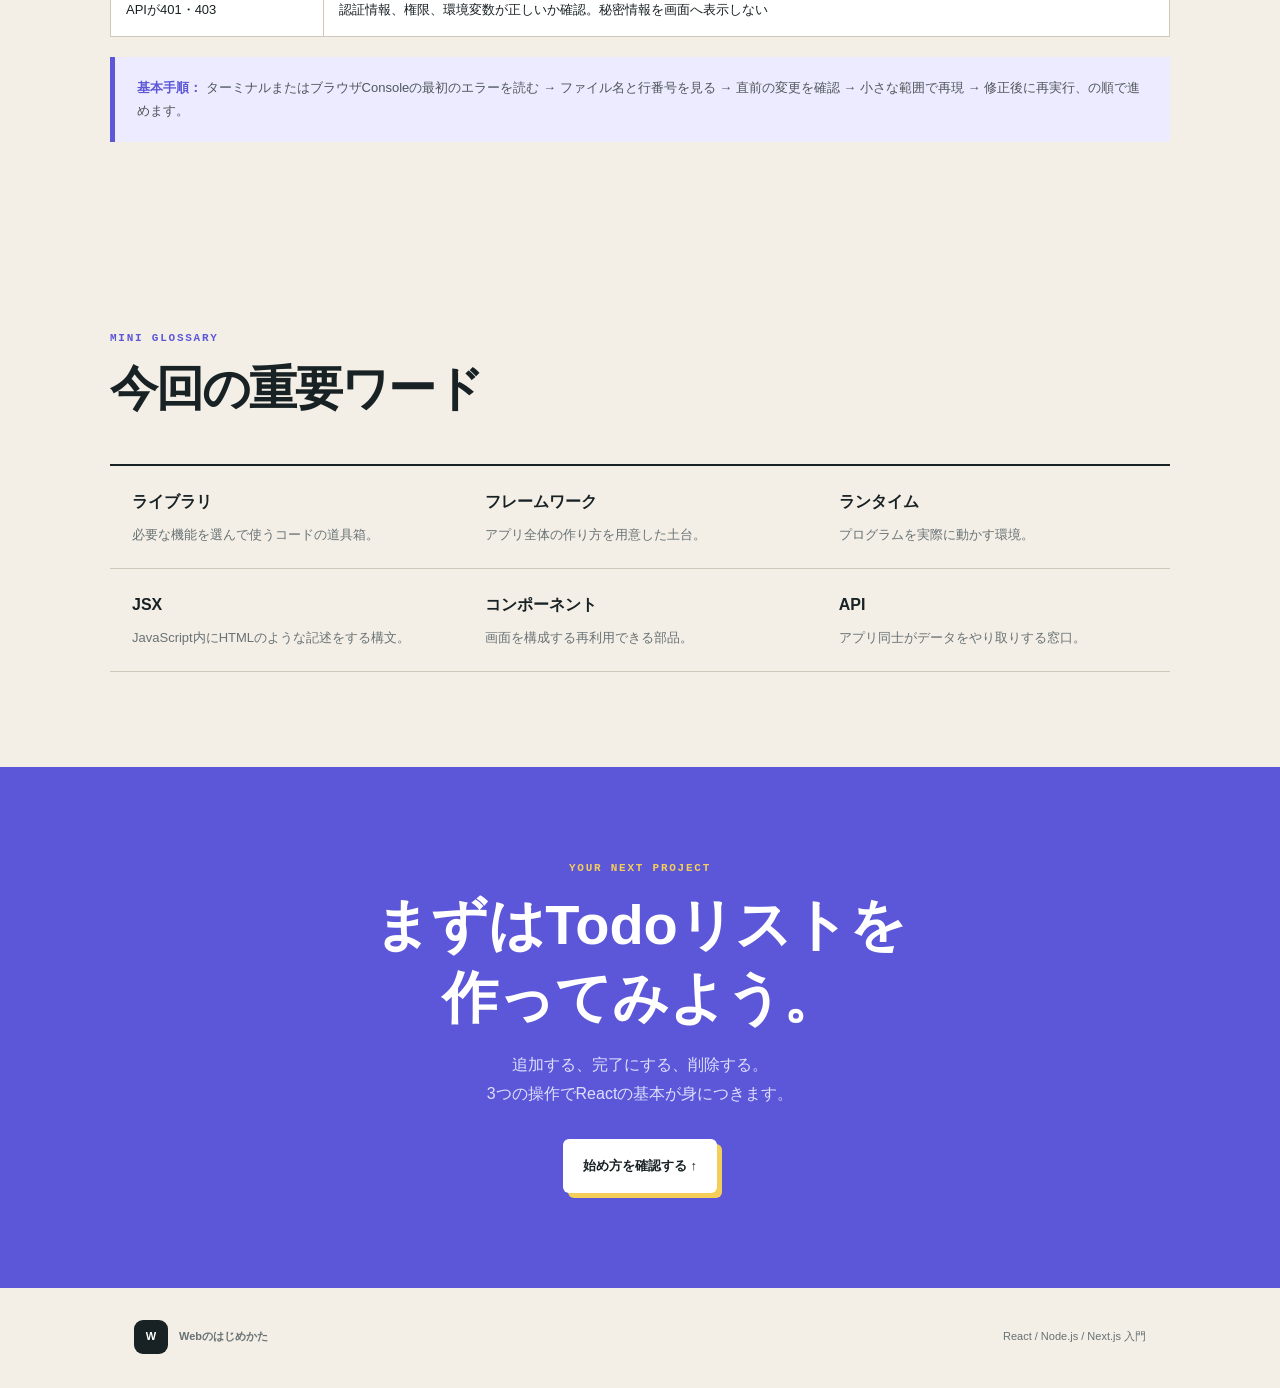
==== commit 9b001d62: "Expand both beginner learning guides Add detailed explanations, examples, exercises, debugging guida" ====
--- a/index.html
+++ b/index.html
@@ -19,6 +19,8 @@
     .road{display:grid;grid-template-columns:repeat(4,1fr);border:1.5px solid var(--ink);border-radius:9px;overflow:hidden}.road article{min-height:275px;padding:24px 20px;background:#fff;border-right:1px solid var(--line)}.road article:last-child{border:0}.road span{color:var(--purple);font:800 10px ui-monospace,monospace}.road h3{font-size:18px}.road p{color:#626d70;font-size:13px}.road em{font-style:normal;font-size:11px;font-weight:700}.glossary{display:grid;grid-template-columns:repeat(3,1fr);margin:0;border-top:2px solid var(--ink)}.glossary div{padding:22px;border-bottom:1px solid var(--line)}.glossary dt{font-weight:800}.glossary dd{margin:6px 0 0;color:#697275;font-size:13px}.final{padding:95px 24px;text-align:center;background:var(--purple);color:#fff}.final .eyebrow{color:var(--yellow)}.final h2{margin:0;font-size:clamp(34px,5vw,56px);line-height:1.3}.final p{color:#dedfff}.final .button{margin-top:15px;background:#fff;color:var(--ink);box-shadow:5px 5px 0 var(--yellow)}footer{max-width:1060px;margin:auto;padding:32px 24px;display:flex;justify-content:space-between;align-items:center;font-size:11px;color:#687174}
     @media(max-width:820px){nav{display:none}.hero{grid-template-columns:1fr;text-align:center}.stack{max-width:560px;width:100%;margin:auto}.three,.folder-grid{grid-template-columns:1fr}.three{max-width:560px;margin:auto}.lesson{grid-template-columns:1fr}.formula{grid-template-columns:1fr}.formula>i{transform:rotate(90deg)}.road{grid-template-columns:1fr 1fr}.road article:nth-child(2){border-right:0}.glossary{grid-template-columns:1fr 1fr}}
     @media(max-width:520px){header{height:62px}.hero{padding:55px 18px 80px}.hero h1{font-size:43px}section.block{padding:75px 18px}.steps,.road,.glossary{grid-template-columns:1fr}.road article{border-right:0;border-bottom:1px solid var(--line)}.map div{grid-template-columns:1fr auto 80px}.lesson h3{font-size:28px}footer{flex-direction:column;gap:12px;text-align:center}}
+    .deep{display:grid;grid-template-columns:.8fr 1.2fr;gap:50px;align-items:start;padding:55px 0;border-bottom:1px solid var(--line)}.deep:last-child{border-bottom:0}.deep h3{margin:4px 0 14px;font-size:30px;line-height:1.35}.deep p,.deep li{color:#5e696c;font-size:14px}.deep li{margin:8px 0}.snippet{overflow:hidden;border:1.5px solid var(--ink);border-radius:9px;background:#172024;box-shadow:7px 7px 0 var(--mint)}.snippet .codehead{background:#354044}.snippet pre{margin:0;padding:21px;overflow:auto;color:#e4ede9;font-size:11px;line-height:1.75}.callout{margin-top:20px;padding:19px 22px;border-left:5px solid var(--purple);background:#edebff;color:#4e585b;font-size:13px}.callout strong{color:var(--purple)}.concept-grid{display:grid;grid-template-columns:repeat(3,1fr);gap:16px}.concept{padding:22px;border:1.5px solid var(--ink);border-radius:8px;background:#fff}.concept h3{margin:0 0 9px;font-size:18px}.concept p{margin:0;color:#647073;font-size:13px}.command-table{width:100%;border-collapse:collapse;background:#fff}.command-table th,.command-table td{padding:15px;border:1px solid var(--line);text-align:left;font-size:13px}.command-table th{background:#e9e5db}.project{display:grid;grid-template-columns:1fr 1fr;gap:18px}.project article{padding:24px;border:1.5px solid var(--ink);border-radius:8px;background:#fff}.project h3{margin:0 0 10px}.project p,.project li{color:#626d70;font-size:13px}.project li{margin:7px 0}.danger{background:#fff0ea;border-left-color:var(--coral)}
+    @media(max-width:820px){.deep{grid-template-columns:1fr}.concept-grid,.project{grid-template-columns:1fr}}
   </style>
 </head>
 <body>
@@ -50,6 +52,85 @@
     &lt;/<span class="blue">main</span>&gt;
   );
 }</code></pre></div></article></div></section>
+    <section class="block white"><div class="shell"><div class="heading left"><p class="eyebrow">REACT IN DETAIL</p><h2>Reactの考え方を詳しく理解する</h2><p>Reactは「画面を小さな部品に分け、データが変わったら表示を更新する」ための道具です。</p></div>
+      <article class="deep"><div><p class="eyebrow">COMPONENT &amp; PROPS</p><h3>部品を作り、外から情報を渡す</h3><p>コンポーネントは大文字で始まる関数です。返り値としてJSXを書きます。Propsは関数の引数のようなもので、同じ部品へ異なる名前や色を渡して再利用できます。</p><ul><li>コンポーネントは一つの役割に絞る</li><li>Propsは受け取った側で勝手に変更しない</li><li>配列を表示するときは各要素へ一意な<code>key</code>をつける</li></ul></div><div><div class="snippet"><div class="codehead">ProfileCard.jsx</div><pre><code><span class="pink">function</span> ProfileCard({ name, job }) {
+  <span class="pink">return</span> (
+    &lt;<span class="blue">article</span> className=<span class="green">"card"</span>&gt;
+      &lt;<span class="blue">h2</span>&gt;{name}&lt;/<span class="blue">h2</span>&gt;
+      &lt;<span class="blue">p</span>&gt;{job}&lt;/<span class="blue">p</span>&gt;
+    &lt;/<span class="blue">article</span>&gt;
+  );
+}
+
+<span class="pink">export default function</span> Page() {
+  <span class="pink">return</span> &lt;ProfileCard name=<span class="green">"佐藤"</span> job=<span class="green">"デザイナー"</span> /&gt;;
+}</code></pre></div><div class="callout"><strong>JSXの注意：</strong> HTMLの<code>class</code>はJSXでは<code>className</code>、ラベルの<code>for</code>は<code>htmlFor</code>と書きます。JavaScriptの値は<code>{ }</code>で埋め込みます。</div></div></article>
+      <article class="deep"><div><p class="eyebrow">STATE &amp; EVENT</p><h3>ユーザー操作に応じて表示を変える</h3><p>Stateはコンポーネントが記憶する値です。普通の変数を書き換えるだけではReactは画面を更新しません。<code>useState</code>が返す更新関数を使います。</p><ul><li>Stateは必要最小限にする</li><li>前の値から更新するときは関数形式を使う</li><li>入力欄は<code>value</code>と<code>onChange</code>で状態に結びつけられる</li></ul></div><div><div class="snippet"><div class="codehead">TodoInput.jsx</div><pre><code><span class="pink">import</span> { useState } <span class="pink">from</span> <span class="green">"react"</span>;
+
+<span class="pink">function</span> TodoInput() {
+  <span class="pink">const</span> [text, setText] = useState(<span class="green">""</span>);
+
+  <span class="pink">function</span> handleSubmit(event) {
+    event.preventDefault();
+    <span class="pink">if</span> (!text.trim()) <span class="pink">return</span>;
+    console.log(text);
+    setText(<span class="green">""</span>);
+  }
+
+  <span class="pink">return</span> (
+    &lt;<span class="blue">form</span> onSubmit={handleSubmit}&gt;
+      &lt;<span class="blue">input</span> value={text}
+        onChange={e =&gt; setText(e.target.value)} /&gt;
+      &lt;<span class="blue">button</span>&gt;追加&lt;/<span class="blue">button</span>&gt;
+    &lt;/<span class="blue">form</span>&gt;
+  );
+}</code></pre></div></div></article>
+      <article class="deep"><div><p class="eyebrow">EFFECT</p><h3>外部システムとの同期にuseEffectを使う</h3><p><code>useEffect</code>はAPI通信、タイマー、ブラウザAPIなど、Reactの外側との同期に使います。計算だけで求められる値をEffectでStateへ保存する必要はありません。</p><ul><li>依存配列<code>[]</code>なら初回表示後に実行</li><li>依存値を入れると、その値が変化した後に再実行</li><li>タイマーや購読はクリーンアップ関数で解除</li></ul></div><div><div class="snippet"><div class="codehead">Clock.jsx</div><pre><code><span class="pink">import</span> { useEffect, useState } <span class="pink">from</span> <span class="green">"react"</span>;
+
+<span class="pink">function</span> Clock() {
+  <span class="pink">const</span> [now, setNow] = useState(<span class="pink">new</span> Date());
+
+  useEffect(() =&gt; {
+    <span class="pink">const</span> timer = setInterval(
+      () =&gt; setNow(<span class="pink">new</span> Date()), <span class="gold">1000</span>
+    );
+    <span class="pink">return</span> () =&gt; clearInterval(timer);
+  }, []);
+
+  <span class="pink">return</span> &lt;<span class="blue">time</span>&gt;{now.toLocaleTimeString()}&lt;/<span class="blue">time</span>&gt;;
+}</code></pre></div></div></article>
+    </div></section>
+    <section class="block"><div class="shell"><div class="heading left"><p class="eyebrow">NODE.JS IN DETAIL</p><h2>Node.jsが支えるもの</h2><p>Node.jsはサーバーだけでなく、Next.jsの開発サーバー、ビルド、テスト、パッケージ管理も動かします。</p></div><div class="concept-grid"><article class="concept"><h3>npmとpackage.json</h3><p><code>npm install</code>で依存パッケージを追加します。<code>package.json</code>には名前、バージョン、実行コマンド、依存関係が記録されます。</p></article><article class="concept"><h3>モジュール</h3><p><code>export</code>で公開し、<code>import</code>で別ファイルから利用します。役割ごとにファイルを分けると保守しやすくなります。</p></article><article class="concept"><h3>非同期処理</h3><p>通信やファイル読み込みには時間がかかります。<code>Promise</code>と<code>async / await</code>で完了を待ち、<code>try / catch</code>で失敗を扱います。</p></article></div><article class="deep"><div><h3>APIからデータを取得する流れ</h3><p><code>fetch</code>はPromiseを返します。通信自体の失敗だけでなく、404や500などHTTPステータスも確認します。利用者へ見せるメッセージと、開発者が調査するログは分けて考えます。</p><div class="callout danger"><strong>秘密情報に注意：</strong> APIキーやパスワードをHTMLやGitHubへ直接書かないでください。サーバー側の環境変数へ置き、ブラウザへ送らない設計にします。</div></div><div class="snippet"><div class="codehead">users.js</div><pre><code><span class="pink">async function</span> getUsers() {
+  <span class="pink">try</span> {
+    <span class="pink">const</span> response = <span class="pink">await</span> fetch(<span class="green">"https://example.com/api/users"</span>);
+    <span class="pink">if</span> (!response.ok) {
+      <span class="pink">throw new</span> Error(<span class="green">`HTTP ${response.status}`</span>);
+    }
+    <span class="pink">return await</span> response.json();
+  } <span class="pink">catch</span> (error) {
+    console.error(<span class="green">"取得に失敗"</span>, error);
+    <span class="pink">return</span> [];
+  }
+}</code></pre></div></article><table class="command-table"><tr><th>コマンド</th><th>役割</th></tr><tr><td><code>node --version</code></td><td>インストール済みNode.jsのバージョンを確認</td></tr><tr><td><code>npm install</code></td><td><code>package.json</code>に基づいて依存関係をインストール</td></tr><tr><td><code>npm run dev</code></td><td>開発用サーバーを起動</td></tr><tr><td><code>npm run build</code></td><td>公開用の最適化された成果物を作成</td></tr><tr><td><code>npm run lint</code></td><td>コードの書き間違いやルール違反を確認</td></tr></table></div></section>
+    <section class="block white"><div class="shell"><div class="heading left"><p class="eyebrow">NEXT.JS IN DETAIL</p><h2>画面とサーバーをどう分けるか</h2><p>App Routerではコンポーネントは基本的にサーバーで実行されます。操作が必要な部分だけクライアントコンポーネントにします。</p></div><div class="concept-grid"><article class="concept"><h3>Server Component</h3><p>データベースやAPIへサーバーからアクセスできます。秘密情報をブラウザへ送らず、送信するJavaScriptも減らせます。</p></article><article class="concept"><h3>Client Component</h3><p>ファイル先頭に<code>'use client'</code>を書きます。State、イベント、ブラウザAPIが必要な部分で使います。</p></article><article class="concept"><h3>Route Handler</h3><p><code>app/api/.../route.ts</code>でGETやPOSTを受けるAPIを作れます。入力値の検証とエラー処理が重要です。</p></article></div><article class="deep"><div><h3>サーバーでデータを取得して表示する</h3><p>サーバーコンポーネントは<code>async</code>関数にでき、直接<code>await</code>できます。読み込み中は<code>loading.tsx</code>、見つからない場合は<code>not-found.tsx</code>、予期しない失敗は<code>error.tsx</code>で画面を分けます。</p><ul><li><code>layout.tsx</code>：複数ページで共有する枠</li><li><code>page.tsx</code>：URLに対応するページ</li><li><code>[id]</code>：商品番号など変化するURL部分</li><li><code>Link</code>：ページを再読込せず移動するリンク</li></ul></div><div class="snippet"><div class="codehead">app/products/page.tsx</div><pre><code><span class="pink">import</span> Link <span class="pink">from</span> <span class="green">"next/link"</span>;
+
+<span class="pink">export default async function</span> ProductsPage() {
+  <span class="pink">const</span> response = <span class="pink">await</span> fetch(
+    <span class="green">"https://example.com/api/products"</span>
+  );
+  <span class="pink">if</span> (!response.ok) <span class="pink">throw new</span> Error(<span class="green">"取得失敗"</span>);
+  <span class="pink">const</span> products = <span class="pink">await</span> response.json();
+
+  <span class="pink">return</span> (
+    &lt;<span class="blue">ul</span>&gt;{products.map(product =&gt; (
+      &lt;<span class="blue">li</span> key={product.id}&gt;
+        &lt;Link href={`/products/${product.id}`}&gt;
+          {product.name}
+        &lt;/Link&gt;
+      &lt;/<span class="blue">li</span>&gt;
+    ))}&lt;/<span class="blue">ul</span>&gt;
+  );
+}</code></pre></div></article></div></section>
     <section class="block"><div class="shell folder-grid"><div><p class="eyebrow">FOLDER = URL</p><h2>Next.jsのフォルダ構成</h2><p>App Routerでは、<code>app</code>フォルダ内の<code>page.tsx</code>がページになります。</p><div class="map"><div><code>app/page.tsx</code><b>→</b><em>/</em></div><div><code>app/about/page.tsx</code><b>→</b><em>/about</em></div><div><code>app/contact/page.tsx</code><b>→</b><em>/contact</em></div></div></div><pre class="tree"><code>my-app/
 ├── <b>app/</b>
 │   ├── page.tsx
@@ -61,7 +142,8 @@
 └── next.config.ts</code></pre></div></section>
     <section class="block white" id="start"><div class="shell"><div class="heading"><p class="eyebrow">YOUR FIRST NEXT.JS APP</p><h2>最初のアプリを起動する</h2><p>Node.jsをインストールしたら、ターミナルで順番に実行します。</p></div><ol class="steps"><li><span>1</span><div><small>プロジェクトを作る</small><code>npx create-next-app@latest my-app</code></div></li><li><span>2</span><div><small>フォルダへ移動する</small><code>cd my-app</code></div></li><li><span>3</span><div><small>開発サーバーを起動する</small><code>npm run dev</code></div></li><li><span>4</span><div><small>ブラウザで開く</small><code>http://localhost:3000</code></div></li></ol><div class="note"><span>!</span><div><strong>ターミナルとは？</strong><p>文字でパソコンへ命令するアプリです。Macは「ターミナル」、Windowsは「PowerShell」を使えます。</p></div></div></div></section>
     <section class="block"><div class="shell"><div class="heading"><p class="eyebrow">WHICH ONE?</p><h2>どれを使えばいい？</h2></div><table><thead><tr><th>やりたいこと</th><th>使う技術</th><th>理由</th></tr></thead><tbody><tr><td>画面の部品を練習したい</td><td><span class="pill r">React</span></td><td>UIの考え方へ集中できる</td></tr><tr><td>APIやサーバーを作りたい</td><td><span class="pill n">Node.js</span></td><td>サーバー側のJavaScriptを学べる</td></tr><tr><td>Webサイトを丸ごと作りたい</td><td><span class="pill x">Next.js</span></td><td>画面・ページ・サーバーがそろう</td></tr></tbody></table></div></section>
-    <section class="block white" id="roadmap"><div class="shell"><div class="heading left"><p class="eyebrow">LEARNING ROADMAP</p><h2>おすすめの学習順</h2><p>順番に理解すると迷いにくくなります。</p></div><div class="road"><article><span>STEP 01</span><h3>JavaScriptを復習</h3><p>配列、関数、map、分割代入、importを確認。</p><em>目安：1週間</em></article><article><span>STEP 02</span><h3>ReactでTodoリスト</h3><p>コンポーネント、Props、State、フォームを学ぶ。</p><em>目安：2週間</em></article><article><span>STEP 03</span><h3>Node.jsとnpm</h3><p>ターミナル、パッケージ管理、サーバーを体験。</p><em>目安：1週間</em></article><article><span>STEP 04</span><h3>Next.jsで公開</h3><p>複数ページとデータを含むサイトを作る。</p><em>目安：2〜3週間</em></article></div></div></section>
+    <section class="block white" id="roadmap"><div class="shell"><div class="heading left"><p class="eyebrow">LEARNING ROADMAP</p><h2>おすすめの学習順</h2><p>順番に理解すると迷いにくくなります。</p></div><div class="road"><article><span>STEP 01</span><h3>JavaScriptを復習</h3><p>配列、関数、map、分割代入、importを確認。</p><em>目安：1週間</em></article><article><span>STEP 02</span><h3>ReactでTodoリスト</h3><p>コンポーネント、Props、State、フォームを学ぶ。</p><em>目安：2週間</em></article><article><span>STEP 03</span><h3>Node.jsとnpm</h3><p>ターミナル、パッケージ管理、サーバーを体験。</p><em>目安：1週間</em></article><article><span>STEP 04</span><h3>Next.jsで公開</h3><p>複数ページとデータを含むサイトを作る。</p><em>目安：2〜3週間</em></article></div><div class="project" style="margin-top:35px"><article><h3>演習1：Todoリスト</h3><p>最初はブラウザ内だけで動かします。</p><ul><li>入力欄からTodoを追加</li><li>完了・未完了を切り替え</li><li>削除ボタンをつける</li><li>空文字は追加しない</li></ul><p><strong>学べること：</strong> State、配列の<code>map</code>、イベント、フォーム</p></article><article><h3>演習2：メモアプリ</h3><p>Next.jsで複数ページと保存処理へ進みます。</p><ul><li>メモ一覧と詳細ページ</li><li>新規作成フォーム</li><li>サーバー側で入力検証</li><li>読み込み中・失敗時の表示</li></ul><p><strong>学べること：</strong> ルーティング、Server Component、API、エラー処理</p></article></div></div></section>
+    <section class="block"><div class="shell"><div class="heading left"><p class="eyebrow">DEBUGGING GUIDE</p><h2>よくあるエラーの読み解き方</h2><p>エラーメッセージを消すことではなく、原因を小さく切り分けることがデバッグです。</p></div><table class="command-table"><tr><th>症状</th><th>確認すること</th></tr><tr><td><code>Module not found</code></td><td>import先のパス、ファイル名の大文字・小文字、パッケージのインストールを確認</td></tr><tr><td><code>... is not defined</code></td><td>変数名のスペル、宣言位置、import漏れを確認</td></tr><tr><td>Hydrationエラー</td><td>サーバーとブラウザで最初のHTMLが違っていないか、日時やランダム値を直接表示していないか確認</td></tr><tr><td>画面が更新されない</td><td>Stateを直接書き換えず、更新関数を使っているか確認</td></tr><tr><td>APIが401・403</td><td>認証情報、権限、環境変数が正しいか確認。秘密情報を画面へ表示しない</td></tr></table><div class="callout"><strong>基本手順：</strong> ターミナルまたはブラウザConsoleの最初のエラーを読む → ファイル名と行番号を見る → 直前の変更を確認 → 小さな範囲で再現 → 修正後に再実行、の順で進めます。</div></div></section>
     <section class="block"><div class="shell"><div class="heading left"><p class="eyebrow">MINI GLOSSARY</p><h2>今回の重要ワード</h2></div><dl class="glossary"><div><dt>ライブラリ</dt><dd>必要な機能を選んで使うコードの道具箱。</dd></div><div><dt>フレームワーク</dt><dd>アプリ全体の作り方を用意した土台。</dd></div><div><dt>ランタイム</dt><dd>プログラムを実際に動かす環境。</dd></div><div><dt>JSX</dt><dd>JavaScript内にHTMLのような記述をする構文。</dd></div><div><dt>コンポーネント</dt><dd>画面を構成する再利用できる部品。</dd></div><div><dt>API</dt><dd>アプリ同士がデータをやり取りする窓口。</dd></div></dl></div></section>
     <section class="final"><p class="eyebrow">YOUR NEXT PROJECT</p><h2>まずはTodoリストを<br>作ってみよう。</h2><p>追加する、完了にする、削除する。<br>3つの操作でReactの基本が身につきます。</p><a class="button" href="#start">始め方を確認する ↑</a></section>
   </main>
